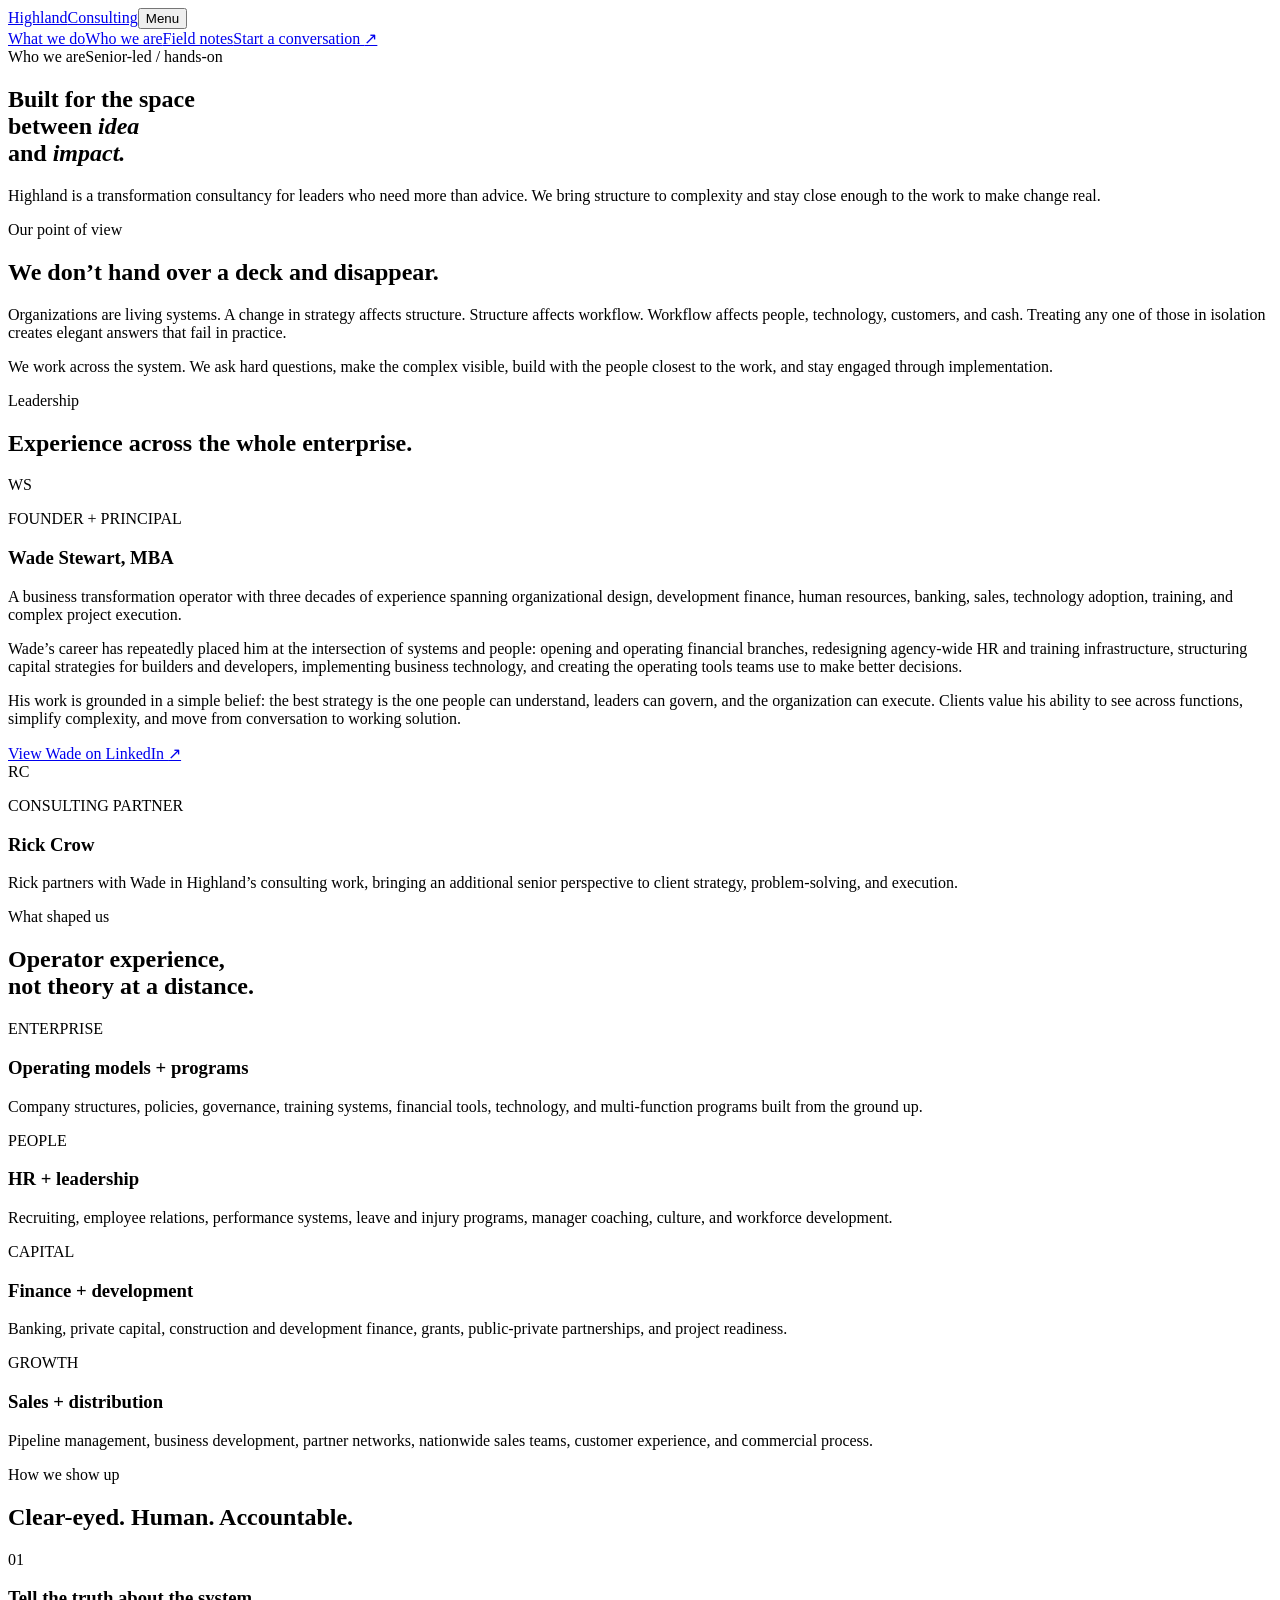
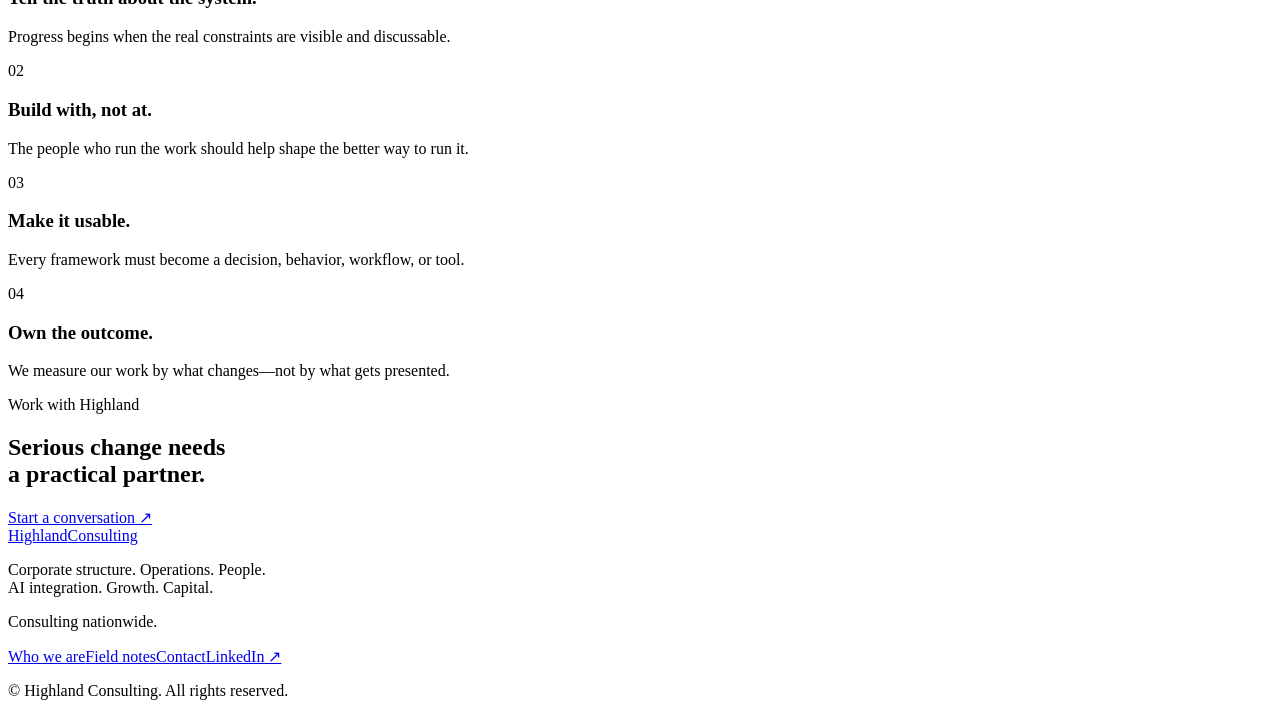
==== about.html @ 02df8e4d "Publish Highland Consulting firm profile" ====
<!doctype html>
<html lang="en">
<head>
  <meta charset="utf-8"><meta name="viewport" content="width=device-width, initial-scale=1">
  <meta name="description" content="Meet Highland Consulting: a senior-led transformation consultancy built for organizations that need strategy to become execution.">
  <title>Who we are — Highland Consulting</title>
  <link rel="preconnect" href="https://fonts.googleapis.com"><link rel="preconnect" href="https://fonts.gstatic.com" crossorigin>
  <link href="https://fonts.googleapis.com/css2?family=DM+Sans:opsz,wght@9..40,400;9..40,500;9..40,600&family=Newsreader:opsz,wght@6..72,400;6..72,500&display=swap" rel="stylesheet">
  <link rel="stylesheet" href="assets/styles.css"><script src="assets/site.js" defer></script>
</head>
<body class="page-about">
  <div class="noise" aria-hidden="true"></div>
  <header class="site-header"><a class="brand" href="index.html" aria-label="Highland Consulting home"><span class="brand-main">Highland</span><span class="brand-sub">Consulting</span></a><button class="menu-toggle" aria-expanded="false" aria-controls="site-nav"><span>Menu</span><i></i></button><nav id="site-nav" class="site-nav" aria-label="Primary navigation"><a href="index.html">What we do</a><a href="about.html" aria-current="page">Who we are</a><a href="insights.html">Field notes</a><a class="nav-cta" href="contact.html">Start a conversation <span>↗</span></a></nav></header>
  <main>
    <section class="subhero shell"><div class="eyebrow reveal"><span>Who we are</span><span>Senior-led / hands-on</span></div><h1 class="reveal">Built for the space<br>between <em>idea</em><br>and <em>impact.</em></h1><p class="lede reveal">Highland is a transformation consultancy for leaders who need more than advice. We bring structure to complexity and stay close enough to the work to make change real.</p></section>
    <section class="manifesto dark-section section-pad"><div class="shell manifesto-grid"><p class="section-kicker reveal">Our point of view</p><h2 class="display reveal">We don’t hand over a deck and disappear.</h2><div class="manifesto-copy reveal"><p>Organizations are living systems. A change in strategy affects structure. Structure affects workflow. Workflow affects people, technology, customers, and cash. Treating any one of those in isolation creates elegant answers that fail in practice.</p><p>We work across the system. We ask hard questions, make the complex visible, build with the people closest to the work, and stay engaged through implementation.</p></div></div></section>
    <section class="leadership shell section-pad">
      <div class="section-head reveal"><p class="section-kicker">Leadership</p><h2>Experience across the whole enterprise.</h2></div>
      <article class="leader leader-primary reveal"><div class="leader-index">WS</div><div><p class="leader-role">FOUNDER + PRINCIPAL</p><h3>Wade Stewart, MBA</h3><p class="leader-intro">A business transformation operator with three decades of experience spanning organizational design, development finance, human resources, banking, sales, technology adoption, training, and complex project execution.</p><div class="leader-columns"><p>Wade’s career has repeatedly placed him at the intersection of systems and people: opening and operating financial branches, redesigning agency-wide HR and training infrastructure, structuring capital strategies for builders and developers, implementing business technology, and creating the operating tools teams use to make better decisions.</p><p>His work is grounded in a simple belief: the best strategy is the one people can understand, leaders can govern, and the organization can execute. Clients value his ability to see across functions, simplify complexity, and move from conversation to working solution.</p></div><a class="text-link" href="https://www.linkedin.com/in/wadestewart/" target="_blank" rel="noreferrer">View Wade on LinkedIn <span>↗</span></a></div></article>
      <article class="leader leader-secondary reveal"><div class="leader-index">RC</div><div><p class="leader-role">CONSULTING PARTNER</p><h3>Rick Crow</h3><p class="leader-intro">Rick partners with Wade in Highland’s consulting work, bringing an additional senior perspective to client strategy, problem-solving, and execution.</p></div></article>
    </section>
    <section class="experience paper-section section-pad"><div class="shell"><div class="section-head reveal"><p class="section-kicker">What shaped us</p><h2>Operator experience,<br>not theory at a distance.</h2></div><div class="experience-grid">
      <article class="reveal"><span>ENTERPRISE</span><h3>Operating models + programs</h3><p>Company structures, policies, governance, training systems, financial tools, technology, and multi-function programs built from the ground up.</p></article>
      <article class="reveal"><span>PEOPLE</span><h3>HR + leadership</h3><p>Recruiting, employee relations, performance systems, leave and injury programs, manager coaching, culture, and workforce development.</p></article>
      <article class="reveal"><span>CAPITAL</span><h3>Finance + development</h3><p>Banking, private capital, construction and development finance, grants, public-private partnerships, and project readiness.</p></article>
      <article class="reveal"><span>GROWTH</span><h3>Sales + distribution</h3><p>Pipeline management, business development, partner networks, nationwide sales teams, customer experience, and commercial process.</p></article>
    </div></div></section>
    <section class="principles shell section-pad"><div class="section-head reveal"><p class="section-kicker">How we show up</p><h2>Clear-eyed. Human. Accountable.</h2></div><div class="principle-list"><div class="reveal"><span>01</span><h3>Tell the truth about the system.</h3><p>Progress begins when the real constraints are visible and discussable.</p></div><div class="reveal"><span>02</span><h3>Build with, not at.</h3><p>The people who run the work should help shape the better way to run it.</p></div><div class="reveal"><span>03</span><h3>Make it usable.</h3><p>Every framework must become a decision, behavior, workflow, or tool.</p></div><div class="reveal"><span>04</span><h3>Own the outcome.</h3><p>We measure our work by what changes—not by what gets presented.</p></div></div></section>
    <section class="closing-cta shell section-pad reveal"><p class="section-kicker">Work with Highland</p><h2>Serious change needs<br>a practical partner.</h2><a class="button" href="contact.html">Start a conversation <span>↗</span></a></section>
  </main>
  <footer class="site-footer dark-section"><div class="shell footer-grid"><a class="brand brand-inverse" href="index.html"><span class="brand-main">Highland</span><span class="brand-sub">Consulting</span></a><div><p>Corporate structure. Operations. People.<br>AI integration. Growth. Capital.</p><p>Consulting nationwide.</p></div><div class="footer-links"><a href="about.html">Who we are</a><a href="insights.html">Field notes</a><a href="contact.html">Contact</a><a href="https://www.linkedin.com/in/wadestewart/" target="_blank" rel="noreferrer">LinkedIn ↗</a></div><p class="copyright">© <span data-year></span> Highland Consulting. All rights reserved.</p></div></footer>
</body>
</html>
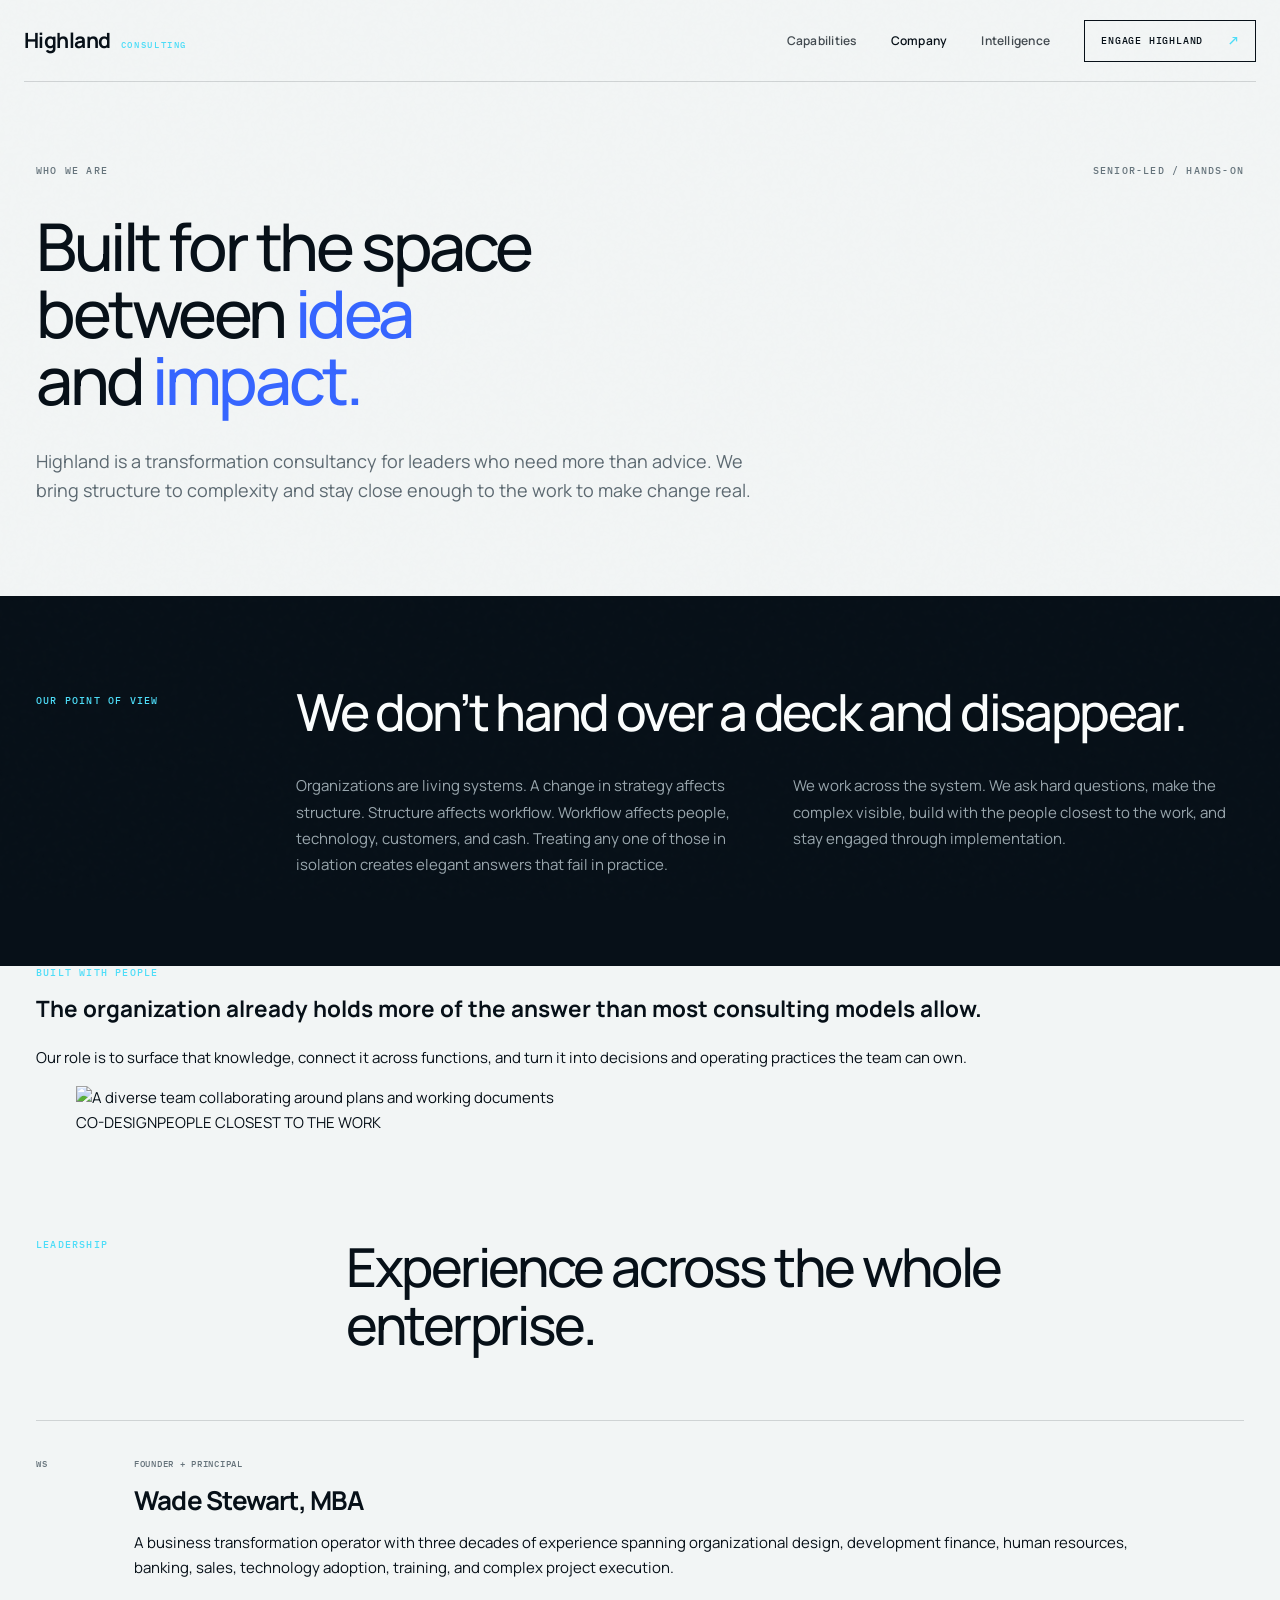
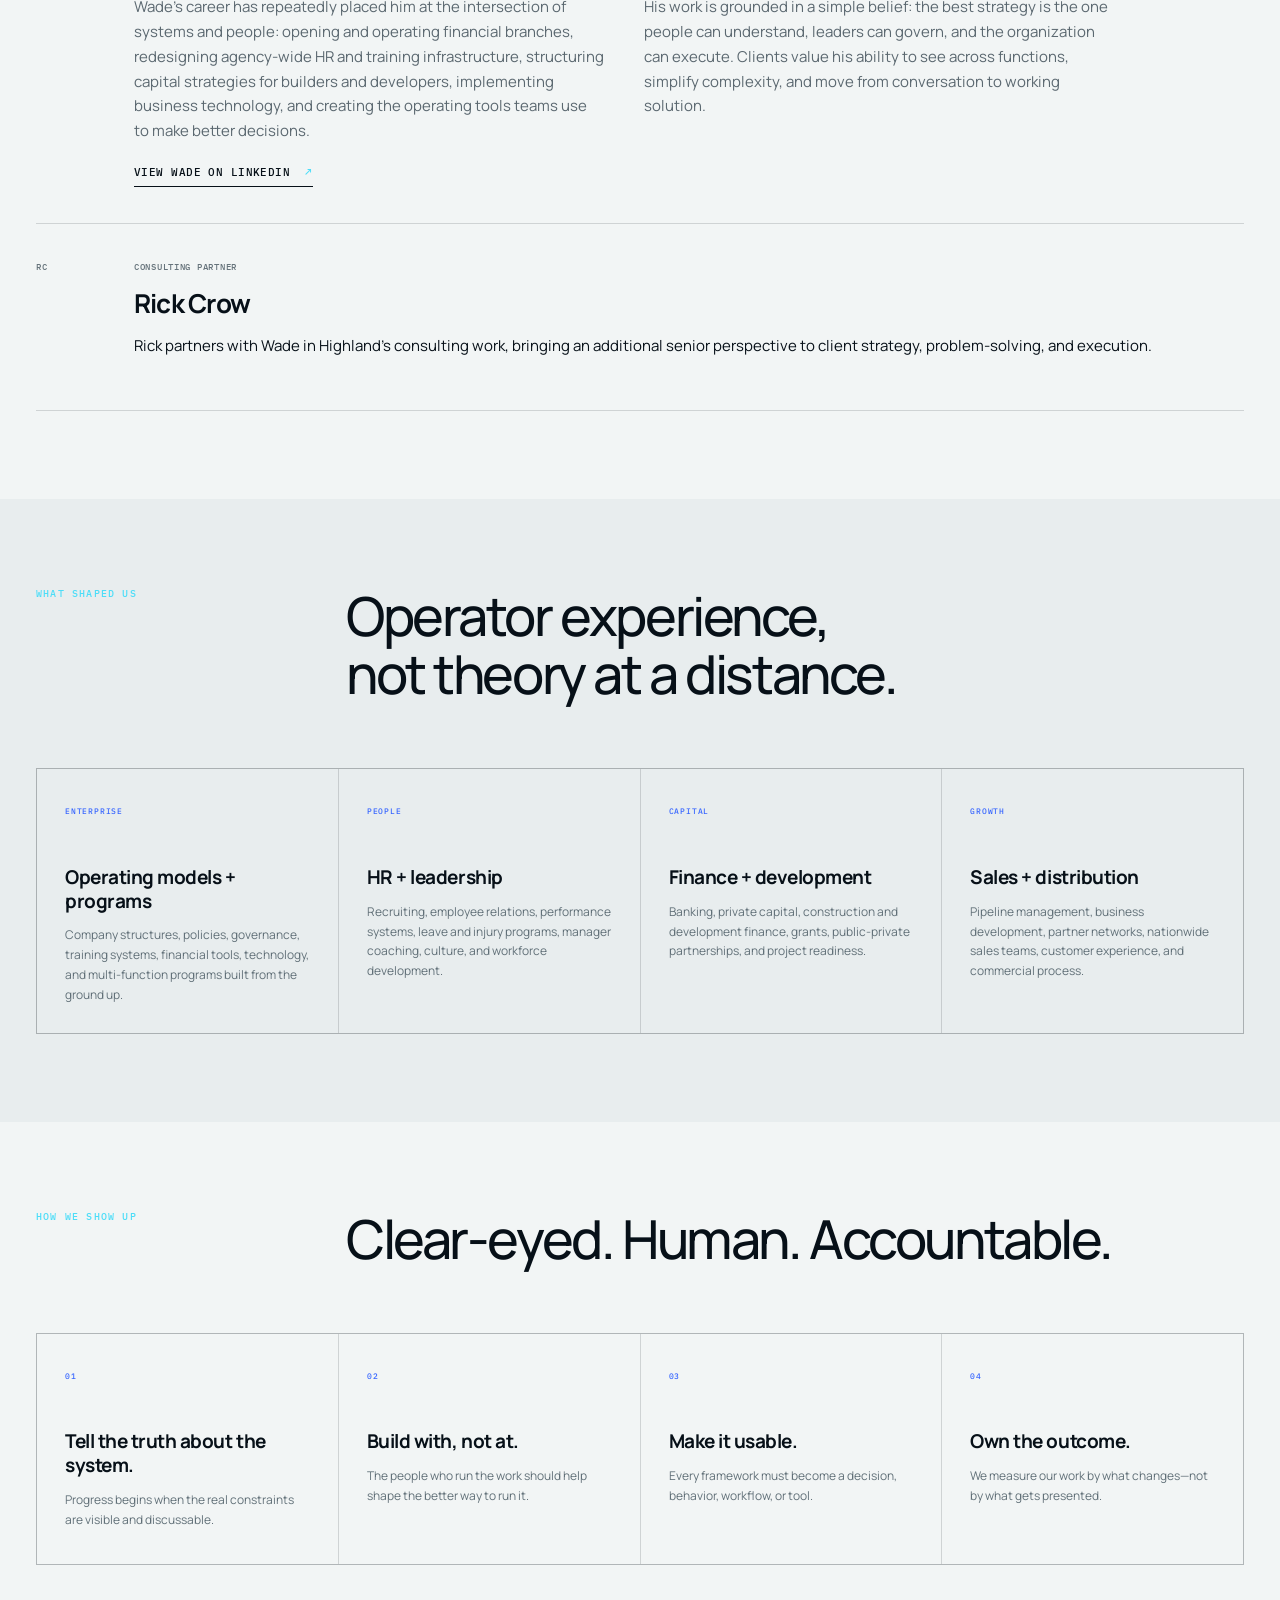
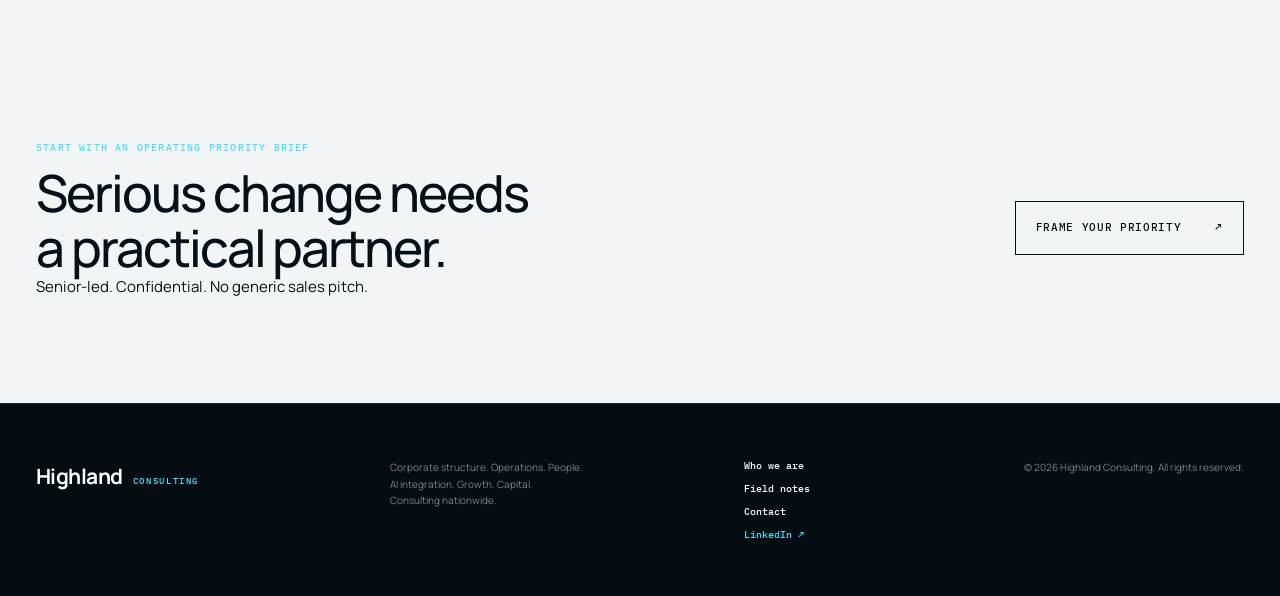
==== commit 2c035a10: "Add people-centered company story" ====
--- a/about.html
+++ b/about.html
@@ -14,6 +14,12 @@
   <main>
     <section class="subhero shell"><div class="eyebrow reveal"><span>Who we are</span><span>Senior-led / hands-on</span></div><h1 class="reveal">Built for the space<br>between <em>idea</em><br>and <em>impact.</em></h1><p class="lede reveal">Highland is a transformation consultancy for leaders who need more than advice. We bring structure to complexity and stay close enough to the work to make change real.</p></section>
     <section class="manifesto dark-section section-pad"><div class="shell manifesto-grid"><p class="section-kicker reveal">Our point of view</p><h2 class="display reveal">We don’t hand over a deck and disappear.</h2><div class="manifesto-copy reveal"><p>Organizations are living systems. A change in strategy affects structure. Structure affects workflow. Workflow affects people, technology, customers, and cash. Treating any one of those in isolation creates elegant answers that fail in practice.</p><p>We work across the system. We ask hard questions, make the complex visible, build with the people closest to the work, and stay engaged through implementation.</p></div></div></section>
+    <section class="people-band" aria-labelledby="built-with-people">
+      <div class="shell people-band-grid">
+        <div class="people-band-copy reveal"><p class="section-kicker">Built with people</p><h2 id="built-with-people">The organization already holds more of the answer than most consulting models allow.</h2><p>Our role is to surface that knowledge, connect it across functions, and turn it into decisions and operating practices the team can own.</p></div>
+        <figure class="human-photo reveal"><img src="https://images.unsplash.com/photo-1758873269811-4e62e346b4b7?auto=format&amp;fit=crop&amp;crop=faces&amp;w=1600&amp;q=84" alt="A diverse team collaborating around plans and working documents" loading="lazy"><figcaption><span>CO-DESIGN</span><span>PEOPLE CLOSEST TO THE WORK</span></figcaption></figure>
+      </div>
+    </section>
     <section class="leadership shell section-pad">
       <div class="section-head reveal"><p class="section-kicker">Leadership</p><h2>Experience across the whole enterprise.</h2></div>
       <article class="leader leader-primary reveal"><div class="leader-index">WS</div><div><p class="leader-role">FOUNDER + PRINCIPAL</p><h3>Wade Stewart, MBA</h3><p class="leader-intro">A business transformation operator with three decades of experience spanning organizational design, development finance, human resources, banking, sales, technology adoption, training, and complex project execution.</p><div class="leader-columns"><p>Wade’s career has repeatedly placed him at the intersection of systems and people: opening and operating financial branches, redesigning agency-wide HR and training infrastructure, structuring capital strategies for builders and developers, implementing business technology, and creating the operating tools teams use to make better decisions.</p><p>His work is grounded in a simple belief: the best strategy is the one people can understand, leaders can govern, and the organization can execute. Clients value his ability to see across functions, simplify complexity, and move from conversation to working solution.</p></div><a class="text-link" href="https://www.linkedin.com/in/wadestewart/" target="_blank" rel="noreferrer">View Wade on LinkedIn <span>↗</span></a></div></article>
@@ -26,7 +32,7 @@
       <article class="reveal"><span>GROWTH</span><h3>Sales + distribution</h3><p>Pipeline management, business development, partner networks, nationwide sales teams, customer experience, and commercial process.</p></article>
     </div></div></section>
     <section class="principles shell section-pad"><div class="section-head reveal"><p class="section-kicker">How we show up</p><h2>Clear-eyed. Human. Accountable.</h2></div><div class="principle-list"><div class="reveal"><span>01</span><h3>Tell the truth about the system.</h3><p>Progress begins when the real constraints are visible and discussable.</p></div><div class="reveal"><span>02</span><h3>Build with, not at.</h3><p>The people who run the work should help shape the better way to run it.</p></div><div class="reveal"><span>03</span><h3>Make it usable.</h3><p>Every framework must become a decision, behavior, workflow, or tool.</p></div><div class="reveal"><span>04</span><h3>Own the outcome.</h3><p>We measure our work by what changes—not by what gets presented.</p></div></div></section>
-    <section class="closing-cta shell section-pad reveal"><p class="section-kicker">Work with Highland</p><h2>Serious change needs<br>a practical partner.</h2><a class="button" href="contact.html">Start a conversation <span>↗</span></a></section>
+    <section class="closing-cta shell section-pad reveal"><div><p class="section-kicker">Start with an Operating Priority Brief</p><h2>Serious change needs<br>a practical partner.</h2><p class="cta-assurance dark-copy">Senior-led. Confidential. No generic sales pitch.</p></div><a class="button" href="contact.html">Frame your priority <span>↗</span></a></section>
   </main>
   <footer class="site-footer dark-section"><div class="shell footer-grid"><a class="brand brand-inverse" href="index.html"><span class="brand-main">Highland</span><span class="brand-sub">Consulting</span></a><div><p>Corporate structure. Operations. People.<br>AI integration. Growth. Capital.</p><p>Consulting nationwide.</p></div><div class="footer-links"><a href="about.html">Who we are</a><a href="insights.html">Field notes</a><a href="contact.html">Contact</a><a href="https://www.linkedin.com/in/wadestewart/" target="_blank" rel="noreferrer">LinkedIn ↗</a></div><p class="copyright">© <span data-year></span> Highland Consulting. All rights reserved.</p></div></footer>
 </body>
--- a/assets/styles.css
+++ b/assets/styles.css
@@ -0,0 +1,517 @@
+@import url('https://fonts.googleapis.com/css2?family=IBM+Plex+Mono:wght@400;500&family=Manrope:wght@400;500;600;700&display=swap');
+
+:root {
+  --ink: #071018;
+  --ink-2: #0a1620;
+  --ink-3: #101f2b;
+  --paper: #f2f5f5;
+  --white: #fbfdfd;
+  --slate: #65737d;
+  --line: rgba(255, 255, 255, .13);
+  --line-dark: rgba(7, 16, 24, .15);
+  --cyan: #4dddf8;
+  --lime: #b7ff5f;
+  --blue: #4b72ff;
+  --font: "Manrope", Arial, sans-serif;
+  --mono: "IBM Plex Mono", Consolas, monospace;
+  --shell: min(1240px, calc(100vw - 72px));
+  --ease: cubic-bezier(.2, .75, .25, 1);
+}
+
+* { box-sizing: border-box; }
+html { scroll-behavior: smooth; }
+body {
+  margin: 0;
+  color: var(--white);
+  background: var(--ink);
+  font-family: var(--font);
+  font-size: 15px;
+  line-height: 1.65;
+  -webkit-font-smoothing: antialiased;
+}
+body.menu-open { overflow: hidden; }
+a { color: inherit; text-decoration: none; }
+button, input, textarea, select { font: inherit; }
+button { color: inherit; }
+img, canvas { display: block; max-width: 100%; }
+p, h1, h2, h3 { margin-top: 0; }
+.shell { width: var(--shell); margin-inline: auto; }
+.section-pad { padding-block: 118px; }
+.light-section { background: var(--paper); color: var(--ink); }
+.dark-section { background: var(--ink); color: var(--white); }
+.paper-section { background: #e8edee; color: var(--ink); }
+.page-grid {
+  position: fixed;
+  inset: 0;
+  z-index: -1;
+  pointer-events: none;
+  opacity: .32;
+  background-image: linear-gradient(rgba(255,255,255,.025) 1px, transparent 1px), linear-gradient(90deg, rgba(255,255,255,.025) 1px, transparent 1px);
+  background-size: 64px 64px;
+}
+.noise {
+  position: fixed;
+  inset: 0;
+  z-index: 20;
+  pointer-events: none;
+  opacity: .025;
+  background-image: url("data:image/svg+xml,%3Csvg viewBox='0 0 160 160' xmlns='http://www.w3.org/2000/svg'%3E%3Cfilter id='n'%3E%3CfeTurbulence type='fractalNoise' baseFrequency='.9' numOctaves='2' stitchTiles='stitch'/%3E%3C/filter%3E%3Crect width='100%25' height='100%25' filter='url(%23n)' opacity='.5'/%3E%3C/svg%3E");
+}
+
+/* Header and brand */
+.site-header {
+  width: min(1384px, calc(100vw - 48px));
+  height: 82px;
+  margin: 0 auto;
+  display: flex;
+  align-items: center;
+  justify-content: space-between;
+  border-bottom: 1px solid var(--line);
+  position: relative;
+  z-index: 10;
+}
+.page-about .site-header, .page-insights .site-header { border-color: var(--line-dark); color: var(--ink); }
+.header-dark, .site-header-dark { color: var(--white) !important; border-color: var(--line) !important; }
+.brand { display: inline-flex; align-items: baseline; gap: 10px; font-weight: 700; letter-spacing: -.035em; }
+.brand-main { font-size: 21px; }
+.brand-sub {
+  color: var(--cyan);
+  font: 500 9px/1 var(--mono);
+  letter-spacing: .18em;
+  text-transform: uppercase;
+}
+.site-nav { display: flex; align-items: center; gap: 34px; }
+.site-nav > a:not(.nav-cta) {
+  font-size: 12px;
+  font-weight: 600;
+  letter-spacing: .02em;
+  opacity: .74;
+  transition: opacity .2s ease;
+}
+.site-nav > a:hover, .site-nav > a[aria-current="page"] { opacity: 1; }
+.nav-cta {
+  display: inline-flex;
+  align-items: center;
+  gap: 26px;
+  min-height: 42px;
+  padding: 0 16px;
+  border: 1px solid currentColor;
+  font: 500 10px/1 var(--mono);
+  letter-spacing: .08em;
+  text-transform: uppercase;
+}
+.nav-cta span { color: var(--cyan); font-size: 15px; }
+.menu-toggle { display: none; border: 0; background: none; }
+
+/* Common typography and controls */
+.overline, .section-kicker, .eyebrow, .signal-label {
+  font: 500 10px/1.4 var(--mono);
+  letter-spacing: .12em;
+  text-transform: uppercase;
+}
+.overline { margin-bottom: 25px; color: #53616a; }
+.overline.accent, .section-kicker { color: var(--cyan); }
+.button {
+  display: inline-flex;
+  align-items: center;
+  justify-content: space-between;
+  gap: 34px;
+  min-height: 54px;
+  padding: 0 20px;
+  border: 1px solid currentColor;
+  font: 500 11px/1 var(--mono);
+  letter-spacing: .06em;
+  text-transform: uppercase;
+  transition: transform .25s var(--ease), background .25s ease, color .25s ease;
+}
+.button:hover { transform: translateY(-2px); }
+.button-accent { border-color: var(--lime); background: var(--lime); color: var(--ink); }
+.button-light { background: var(--white); color: var(--ink); border-color: var(--white); }
+.quiet-link, .text-link {
+  display: inline-flex;
+  align-items: center;
+  gap: 15px;
+  font: 500 11px/1 var(--mono);
+  letter-spacing: .04em;
+  text-transform: uppercase;
+}
+.quiet-link { color: #bdc8ce; }
+.quiet-link span, .text-link span { color: var(--cyan); }
+.text-link { padding-bottom: 8px; border-bottom: 1px solid currentColor; }
+.reveal { opacity: 0; transform: translateY(18px); transition: opacity .8s var(--ease), transform .8s var(--ease); }
+.reveal.visible { opacity: 1; transform: translateY(0); }
+
+/* Home hero */
+.corporate-hero {
+  min-height: 700px;
+  display: grid;
+  grid-template-columns: minmax(0, .93fr) minmax(520px, 1.07fr);
+  align-items: center;
+  gap: clamp(46px, 6vw, 96px);
+  padding-block: 68px 82px;
+}
+.signal-label { color: #9eabb3; margin-bottom: 44px; }
+.signal-label i, .live-indicator i {
+  display: inline-block;
+  width: 7px;
+  height: 7px;
+  margin-right: 9px;
+  border-radius: 50%;
+  background: var(--lime);
+  box-shadow: 0 0 0 5px rgba(183,255,95,.09);
+}
+.signal-label span { color: var(--cyan); margin-left: 13px; padding-left: 13px; border-left: 1px solid var(--line); }
+.hero-copy h1 {
+  max-width: 700px;
+  margin-bottom: 30px;
+  font-size: clamp(45px, 4.45vw, 64px);
+  line-height: .99;
+  letter-spacing: -.058em;
+  font-weight: 500;
+}
+.hero-copy h1 strong { color: var(--cyan); font-weight: 500; }
+.hero-copy > p { max-width: 620px; color: #b5c0c6; font-size: 17px; line-height: 1.7; }
+.hero-actions { display: flex; align-items: center; gap: 30px; margin-top: 38px; }
+.hero-assurance { display: grid; grid-template-columns: 1fr 1fr; gap: 24px; margin-top: 72px; }
+.hero-assurance > div { display: grid; grid-template-columns: 30px 1fr; gap: 13px; padding-top: 15px; border-top: 1px solid var(--line); }
+.hero-assurance span { color: var(--cyan); font: 500 9px/1 var(--mono); }
+.hero-assurance p { margin: 0; color: #87959e; font-size: 11px; line-height: 1.5; }
+
+.intelligence-panel { border: 1px solid rgba(77,221,248,.25); background: #09151e; box-shadow: 0 32px 90px rgba(0,0,0,.35); }
+.panel-bar, .readout-head, .console-top, .console-bottom, .map-header, .map-footer {
+  display: flex;
+  align-items: center;
+  justify-content: space-between;
+  color: #75858f;
+  font: 500 8px/1 var(--mono);
+  letter-spacing: .12em;
+  text-transform: uppercase;
+}
+.panel-bar { height: 44px; padding: 0 17px; border-bottom: 1px solid var(--line); }
+.panel-bar i { display: inline-block; width: 5px; height: 5px; border-radius: 50%; background: var(--cyan); margin-right: 8px; }
+.system-visual { height: 315px; position: relative; overflow: hidden; background: radial-gradient(circle at center, rgba(77,221,248,.08), transparent 48%); }
+#system-map { position: absolute; inset: 0; width: 100%; height: 100%; }
+.visual-axis { position: absolute; display: flex; justify-content: space-between; color: #65737c; font: 400 7px/1 var(--mono); letter-spacing: .14em; }
+.axis-x { left: 15px; right: 15px; top: 50%; border-top: 1px solid rgba(255,255,255,.08); padding-top: 6px; }
+.axis-y { top: 15px; bottom: 15px; left: 50%; flex-direction: column; border-left: 1px solid rgba(255,255,255,.08); padding-left: 6px; }
+.map-core {
+  position: absolute;
+  top: 50%; left: 50%;
+  width: 112px; height: 112px;
+  transform: translate(-50%,-50%);
+  border: 1px solid rgba(183,255,95,.58);
+  border-radius: 50%;
+  display: flex;
+  align-items: center;
+  justify-content: center;
+  gap: 9px;
+  background: rgba(7,16,24,.88);
+  box-shadow: 0 0 35px rgba(183,255,95,.09), inset 0 0 22px rgba(183,255,95,.04);
+}
+.map-core span { color: var(--lime); font: 500 21px/1 var(--mono); }
+.map-core small { color: #93a1a9; font: 400 6px/1.55 var(--mono); letter-spacing: .1em; }
+.system-readout { border-top: 1px solid var(--line); padding: 16px 17px 14px; }
+.readout-head { margin-bottom: 12px; color: #596872; }
+.readout-head span:last-child { color: var(--lime); }
+.readout-row { display: grid; grid-template-columns: 24px 135px 1fr 46px; align-items: center; gap: 8px; min-height: 27px; border-top: 1px solid rgba(255,255,255,.05); }
+.readout-row > span, .readout-row em { color: #61717a; font: 400 7px/1 var(--mono); font-style: normal; }
+.readout-row b { color: #aeb9c0; font-size: 9px; font-weight: 500; }
+.readout-row i { width: 100%; height: 2px; background: rgba(255,255,255,.08); position: relative; }
+.readout-row i::after { content: ""; position: absolute; inset: 0 auto 0 0; width: var(--value); background: var(--cyan); }
+.readout-row em { color: var(--cyan); text-align: right; }
+.panel-note { margin: 0; padding: 0 17px 16px; color: #5e6c74; font: 400 7px/1.4 var(--mono); }
+
+/* Experience strip */
+.evidence-strip { border-block: 1px solid var(--line); background: #09141c; }
+.evidence-grid { display: grid; grid-template-columns: repeat(4, 1fr); }
+.evidence-grid > div { min-height: 138px; padding: 28px 30px; border-left: 1px solid var(--line); }
+.evidence-grid > div:last-child { border-right: 1px solid var(--line); }
+.evidence-grid strong { font-size: 30px; line-height: 1; letter-spacing: -.045em; font-weight: 600; }
+.evidence-grid span { margin-left: 8px; color: var(--cyan); font: 500 8px/1 var(--mono); letter-spacing: .1em; }
+.evidence-grid p { margin: 14px 0 0; color: #7d8c95; font-size: 10px; }
+
+/* Mandate */
+.brief-grid { display: grid; grid-template-columns: 250px 1fr; gap: 90px; }
+.section-rail { display: grid; grid-template-rows: auto 1fr auto; color: #53616a; font: 500 9px/1.4 var(--mono); letter-spacing: .08em; text-transform: uppercase; }
+.section-rail i { width: 1px; height: 78px; background: var(--line-dark); margin: 28px 0; }
+.section-rail p { max-width: 140px; margin: 0; }
+.brief-content h2, .decision-copy h2, .delivery-head h2, .sector-grid h2, .insight-grid h2 {
+  margin-bottom: 30px;
+  font-size: clamp(34px, 4vw, 55px);
+  line-height: 1.08;
+  letter-spacing: -.045em;
+  font-weight: 500;
+}
+.brief-lede { max-width: 900px; color: #394750; font-size: 22px; line-height: 1.48; }
+.brief-columns { display: grid; grid-template-columns: 1fr 1fr; gap: 48px; margin-top: 58px; padding-top: 27px; border-top: 1px solid var(--line-dark); }
+.brief-columns p { margin: 0; color: #5d6a72; }
+
+/* Architecture */
+.architecture { background: var(--ink-2); }
+.architecture-head { display: grid; grid-template-columns: 1fr 410px; align-items: end; gap: 70px; padding-bottom: 58px; border-bottom: 1px solid var(--line); }
+.architecture-head h2, .delivery-head h2 { font-size: clamp(38px, 4.3vw, 59px); line-height: 1.05; letter-spacing: -.045em; font-weight: 500; margin: 0; }
+.architecture-head > p, .delivery-head > p { margin: 0 0 6px; color: #8c9aa3; }
+.architecture-layout { display: grid; grid-template-columns: .9fr 1.1fr; gap: 80px; align-items: start; margin-top: 74px; }
+.architecture-map { position: sticky; top: 28px; border: 1px solid rgba(77,221,248,.2); background: #08121a; }
+.map-header, .map-footer { height: 44px; padding: 0 16px; border-bottom: 1px solid var(--line); }
+.map-footer { border-top: 1px solid var(--line); border-bottom: 0; }
+.map-footer i { flex: 1; height: 1px; margin: 0 16px; background: linear-gradient(90deg,var(--cyan),var(--lime)); opacity: .5; }
+.map-radar { position: relative; aspect-ratio: 1.2; overflow: hidden; }
+.radar-ring { position: absolute; left: 50%; top: 50%; border: 1px solid rgba(77,221,248,.16); border-radius: 50%; transform: translate(-50%,-50%); }
+.radar-ring.r1 { width: 28%; aspect-ratio: 1; }
+.radar-ring.r2 { width: 52%; aspect-ratio: 1; }
+.radar-ring.r3 { width: 78%; aspect-ratio: 1; }
+.radar-line { position: absolute; left: 12%; right: 12%; top: 50%; height: 1px; background: rgba(255,255,255,.09); transform-origin: center; }
+.radar-line.l2 { transform: rotate(60deg); }
+.radar-line.l3 { transform: rotate(-60deg); }
+.radar-core { position: absolute; top: 50%; left: 50%; width: 72px; aspect-ratio: 1; transform: translate(-50%,-50%); display: grid; place-items: center; border-radius: 50%; border: 1px solid var(--lime); color: var(--lime); background: var(--ink); font: 500 8px/1 var(--mono); }
+.radar-node { position: absolute; color: #97a7b0; font: 500 7px/1 var(--mono); letter-spacing: .08em; }
+.radar-node::before { content:""; display: inline-block; width: 5px; height: 5px; margin-right: 6px; border-radius: 50%; background: var(--cyan); box-shadow: 0 0 9px var(--cyan); }
+.n1 { top: 10%; left: 42%; }.n2 { top: 28%; right: 7%; }.n3 { bottom: 22%; right: 10%; }.n4 { bottom: 9%; left: 39%; }.n5 { bottom: 24%; left: 8%; }.n6 { top: 28%; left: 8%; }
+.capability-stack { border-top: 1px solid var(--line); }
+.capability-row { display: grid; grid-template-columns: 42px 1fr 65px; gap: 18px; align-items: start; padding: 25px 0; border-bottom: 1px solid var(--line); }
+.capability-row > span { color: var(--cyan); font: 500 9px/1 var(--mono); padding-top: 7px; }
+.capability-row h3 { margin: 0 0 6px; font-size: 18px; font-weight: 600; letter-spacing: -.02em; }
+.capability-row p { margin: 0; color: #7e8e97; font-size: 12px; }
+.capability-row b { color: #56656f; font: 500 8px/1 var(--mono); letter-spacing: .09em; padding-top: 7px; text-align: right; }
+
+/* Decision system */
+.decision-grid { display: grid; grid-template-columns: .8fr 1.2fr; align-items: center; gap: 100px; }
+.decision-copy p:not(.overline) { max-width: 500px; color: #59676f; margin-bottom: 36px; }
+.decision-console { border: 1px solid var(--line-dark); background: #e9eeee; box-shadow: 0 25px 65px rgba(7,16,24,.1); }
+.console-top, .console-bottom { height: 44px; padding: 0 16px; color: #69767e; border-bottom: 1px solid var(--line-dark); }
+.console-bottom { border-top: 1px solid var(--line-dark); border-bottom: 0; }
+.live-indicator { color: #3c6252; }
+.live-indicator i { width: 5px; height: 5px; box-shadow: none; }
+.console-chart { height: 320px; display: grid; grid-template-columns: 34px 1fr; padding: 28px 28px 18px; background-image: linear-gradient(rgba(7,16,24,.065) 1px, transparent 1px); background-size: 100% 25%; }
+.chart-y { display: flex; flex-direction: column; justify-content: space-between; color: #818d94; font: 400 7px/1 var(--mono); padding-bottom: 44px; }
+.chart-bars { display: grid; grid-template-columns: repeat(5, 1fr); gap: clamp(12px, 2vw, 25px); align-items: end; }
+.chart-bars > div { height: 100%; display: flex; flex-direction: column; justify-content: end; align-items: center; gap: 11px; }
+.chart-bars i { width: 100%; height: var(--bar); display: block; background: linear-gradient(180deg, var(--blue), var(--cyan)); position: relative; }
+.chart-bars i::before { content: ""; position: absolute; top: -1px; left: 0; right: 0; height: 2px; background: var(--ink); }
+.chart-bars span { color: #626f77; font: 500 7px/1 var(--mono); }
+
+/* Delivery, sectors, insight */
+.delivery { background: var(--ink-2); }
+.delivery-head { display: grid; grid-template-columns: 1fr 1fr 360px; align-items: end; gap: 30px; }
+.delivery-head .overline { align-self: start; }
+.delivery-steps { display: grid; grid-template-columns: repeat(3, 1fr); margin-top: 64px; border: 1px solid var(--line); }
+.delivery-steps article { padding: 34px; min-height: 360px; border-right: 1px solid var(--line); display: flex; flex-direction: column; }
+.delivery-steps article:last-child { border-right: 0; }
+.delivery-steps span, .delivery-steps b { color: var(--cyan); font: 500 8px/1 var(--mono); letter-spacing: .1em; }
+.delivery-steps h3 { margin: 52px 0 17px; font-size: 23px; line-height: 1.2; letter-spacing: -.03em; font-weight: 500; }
+.delivery-steps p { color: #7f8e97; font-size: 12px; }
+.delivery-steps b { color: #586770; margin-top: auto; }
+.delivery-steps em { margin-top: 10px; color: #b5c0c6; font-size: 11px; font-style: normal; }
+.sector-section { padding-block: 88px; background: var(--cyan); color: var(--ink); }
+.sector-grid { display: grid; grid-template-columns: 1fr 1fr; gap: 90px; align-items: center; }
+.sector-grid .overline { color: #285663; }
+.sector-grid h2 { margin-bottom: 0; }
+.sector-list { display: grid; grid-template-columns: 1fr 1fr; border-top: 1px solid rgba(7,16,24,.28); }
+.sector-list span { padding: 16px 4px; border-bottom: 1px solid rgba(7,16,24,.28); font: 500 9px/1 var(--mono); }
+.sector-list span:nth-child(odd) { border-right: 1px solid rgba(7,16,24,.28); }
+.sector-list span:nth-child(even) { padding-left: 20px; }
+.insight-module { padding-block: 100px; }
+.insight-grid { display: grid; grid-template-columns: 180px 1fr 260px; gap: 65px; align-items: center; }
+.insight-number { align-self: start; color: #67747c; font: 500 8px/1 var(--mono); letter-spacing: .1em; }
+.insight-grid > div:nth-child(2) > p:not(.overline) { max-width: 660px; color: #5c6971; }
+.signal-graphic { height: 260px; position: relative; border: 1px solid var(--line-dark); background: repeating-linear-gradient(0deg, transparent, transparent 32px, rgba(7,16,24,.05) 33px), repeating-linear-gradient(90deg, transparent, transparent 32px, rgba(7,16,24,.05) 33px); }
+.signal-graphic i { position: absolute; top: 50%; width: 54px; aspect-ratio: 1; transform: translateY(-50%) rotate(45deg); border: 1px solid var(--blue); background: rgba(75,114,255,.08); }
+.signal-graphic i:nth-child(1) { left: 26px; }.signal-graphic i:nth-child(2) { left: 102px; border-color: var(--cyan); }.signal-graphic i:nth-child(3) { right: 26px; border-color: #65b343; }
+.signal-graphic span { position: absolute; bottom: 22px; font: 500 7px/1 var(--mono); }
+.signal-graphic span:nth-of-type(1) { left: 28px; }.signal-graphic span:nth-of-type(2) { left: 108px; }.signal-graphic span:nth-of-type(3) { right: 27px; }
+.corporate-cta { min-height: 310px; display: flex; align-items: center; justify-content: space-between; gap: 50px; }
+.corporate-cta h2 { max-width: 780px; margin: 0; font-size: clamp(36px, 4vw, 55px); line-height: 1.1; letter-spacing: -.04em; font-weight: 500; }
+
+/* Shared interior pages */
+.page-about, .page-insights { background: var(--paper); color: var(--ink); }
+.subhero { padding-block: 108px 95px; }
+.subhero .eyebrow { color: #66747c; margin-bottom: 35px; }
+.subhero .eyebrow { display: flex; justify-content: space-between; gap: 30px; }
+.subhero h1, .subhero .display { max-width: 1040px; margin-bottom: 32px; font-size: clamp(46px, 5.15vw, 66px); line-height: 1.02; letter-spacing: -.052em; font-weight: 500; }
+.subhero h1 em { color: #3665ff; font-style: normal; }
+.subhero .lede { max-width: 720px; color: #5c6971; font-size: 18px; }
+.page-about .subhero { padding-block: 82px 72px; }
+.page-about .section-pad { padding-block: 88px; }
+.manifesto-grid {
+  display: grid;
+  grid-template-columns: 180px minmax(0, 1fr);
+  grid-template-areas:
+    "kicker title"
+    "kicker copy";
+  column-gap: 80px;
+  row-gap: 34px;
+  align-items: start;
+}
+.manifesto-grid > .section-kicker { grid-area: kicker; margin: 10px 0 0; }
+.manifesto-grid > h2 {
+  grid-area: title;
+  max-width: 900px;
+  margin: 0;
+  font-size: clamp(38px, 4vw, 54px);
+  line-height: 1.08;
+  letter-spacing: -.045em;
+  font-weight: 500;
+}
+.manifesto-copy { grid-area: copy; display: grid; grid-template-columns: 1fr 1fr; gap: 46px; max-width: 960px; }
+.manifesto-copy p { margin: 0; color: #9aa7ae; font-size: 15px; line-height: 1.75; }
+.leadership, .principles, .long-notes { color: var(--ink); }
+.section-head { display: grid; grid-template-columns: 220px 1fr; gap: 90px; margin-bottom: 65px; }
+.section-head h2, .experience h2, .principles h2, .long-notes h2 { margin: 0; max-width: 850px; font-size: clamp(36px, 4.2vw, 57px); line-height: 1.08; letter-spacing: -.045em; font-weight: 500; }
+.leader { display: grid; grid-template-columns: 64px minmax(0, 1fr); gap: 34px; padding: 36px 0; border-top: 1px solid var(--line-dark); }
+.leader:last-child { border-bottom: 1px solid var(--line-dark); }
+.leader-index, .leader-role, .long-note-meta { color: #66737b; font: 500 9px/1.5 var(--mono); text-transform: uppercase; letter-spacing: .08em; }
+.leader h3 { font-size: 26px; margin: 0 0 9px; letter-spacing: -.03em; }
+.leader > div:nth-child(2) { max-width: 1040px; }
+.leader-columns { display: grid; grid-template-columns: 1fr 1fr; gap: 40px; max-width: 980px; color: #5b6870; }
+.experience-grid {
+  display: grid;
+  grid-template-columns: repeat(4, minmax(0, 1fr));
+  gap: 1px;
+  border: 1px solid var(--line-dark);
+  background: var(--line-dark);
+}
+.experience-grid article { min-height: 230px; padding: 28px; background: #e8edee; }
+.experience-grid article > span, .principle-list > div > span { color: #3665ff; font: 500 8px/1 var(--mono); letter-spacing: .1em; }
+.experience-grid article h3, .principle-list > div h3 { margin: 44px 0 12px; font-size: 19px; line-height: 1.25; letter-spacing: -.025em; }
+.experience-grid article p, .principle-list > div p { margin: 0; color: #617078; font-size: 12px; line-height: 1.65; }
+.principle-list {
+  display: grid;
+  grid-template-columns: repeat(4, minmax(0, 1fr));
+  gap: 1px;
+  border: 1px solid var(--line-dark);
+  background: var(--line-dark);
+}
+.principle-list > div { min-height: 230px; padding: 28px; background: var(--paper); }
+.closing-cta { min-height: 310px; display: flex; align-items: center; justify-content: space-between; gap: 50px; }
+.closing-cta h2 { max-width: 760px; margin: 0; font-size: clamp(34px, 4vw, 54px); line-height: 1.08; letter-spacing: -.04em; font-weight: 500; }
+.insight-index { color: var(--white); }
+.filter-row { display: flex; gap: 8px; margin-bottom: 35px; }
+.filter-row button { padding: 10px 13px; border: 1px solid var(--line); background: transparent; color: #8f9da5; font: 500 8px/1 var(--mono); text-transform: uppercase; letter-spacing: .07em; cursor: pointer; }
+.filter-row button.active { background: var(--cyan); border-color: var(--cyan); color: var(--ink); }
+.article-grid { display: grid; grid-template-columns: 1.2fr 1fr 1fr; border-top: 1px solid var(--line); }
+.article-card { padding: 30px 30px 35px 0; border-bottom: 1px solid var(--line); }
+.article-card + .article-card { padding-left: 30px; border-left: 1px solid var(--line); }
+.article-meta { color: var(--cyan); font: 500 8px/1 var(--mono); letter-spacing: .07em; text-transform: uppercase; }
+.article-card h2, .article-card h3 { margin-top: 28px; font-size: 24px; line-height: 1.25; letter-spacing: -.03em; font-weight: 500; }
+.article-card p { color: #8998a0; font-size: 12px; }
+.long-note { display: grid; grid-template-columns: 220px 1fr; gap: 70px; padding: 60px 0; border-top: 1px solid var(--line-dark); }
+.long-note h2 { font-size: 31px; margin-bottom: 22px; }
+.long-note p { color: #5b6870; }
+.dropcap::first-letter { float: left; margin: 9px 12px 0 0; font-size: 55px; line-height: .75; color: var(--blue); }
+
+/* Contact */
+.page-contact { background: var(--ink); }
+.contact-main { min-height: calc(100vh - 82px); padding-block: 90px 110px; }
+.contact-hero { margin-bottom: 65px; }
+.contact-hero .eyebrow { color: var(--cyan); }
+.contact-hero h1 { max-width: 940px; margin: 30px 0 24px; font-size: clamp(46px, 5.25vw, 70px); line-height: 1.02; letter-spacing: -.052em; font-weight: 500; }
+.contact-hero .lede { max-width: 680px; color: #9aa7ae; font-size: 17px; }
+.contact-grid { width: var(--shell); margin: auto; display: grid; grid-template-columns: 330px 1fr; gap: 100px; }
+.contact-direct { padding-top: 20px; color: #8f9ca4; }
+.contact-direct a { color: var(--cyan); }
+.contact-form { display: grid; grid-template-columns: 1fr 1fr; gap: 24px; padding: 35px; border: 1px solid var(--line); background: var(--ink-2); }
+.field { display: flex; flex-direction: column; gap: 9px; }
+.field:nth-last-of-type(1) { grid-column: 1 / -1; }
+.field label { color: #7b8992; font: 500 8px/1 var(--mono); letter-spacing: .09em; text-transform: uppercase; }
+.field input, .field textarea, .field select { width: 100%; border: 0; border-bottom: 1px solid var(--line); border-radius: 0; outline: 0; background: transparent; color: var(--white); padding: 10px 0; }
+.field textarea { min-height: 110px; resize: vertical; }
+.contact-form .button { justify-self: start; }
+.form-note { grid-column: 1/-1; color: #697881; font-size: 10px; margin: 0; }
+.contact-orbit { display: none; }
+
+/* Footer */
+.site-footer { padding-block: 55px; border-top: 1px solid var(--line); background: #050c12; color: var(--white); }
+.footer-grid { display: grid; grid-template-columns: 1.15fr 1.15fr .8fr .9fr; gap: 50px; align-items: start; }
+.footer-grid p { margin: 0; color: #76858e; font-size: 10px; }
+.footer-links { display: grid; gap: 10px; font: 500 10px/1.3 var(--mono); }
+.footer-links a:last-child { color: var(--cyan); }
+.copyright { text-align: right; }
+
+@media (max-width: 1080px) {
+  :root { --shell: min(100% - 48px, 980px); }
+  .corporate-hero { grid-template-columns: 1fr; padding-top: 75px; }
+  .hero-copy { max-width: 780px; }
+  .intelligence-panel { max-width: 780px; }
+  .architecture-layout, .decision-grid { gap: 45px; }
+  .architecture-layout { grid-template-columns: .85fr 1.15fr; }
+  .delivery-head { grid-template-columns: 1fr 1fr; }
+  .delivery-head > p { grid-column: 2; }
+  .insight-grid { grid-template-columns: 120px 1fr; }
+  .signal-graphic { display: none; }
+  .footer-grid { grid-template-columns: 1fr 1fr; }
+  .copyright { text-align: left; }
+  .manifesto-grid { grid-template-columns: 150px minmax(0, 1fr); column-gap: 50px; }
+  .experience-grid, .principle-list { grid-template-columns: repeat(2, minmax(0, 1fr)); }
+}
+
+@media (max-width: 760px) {
+  :root { --shell: calc(100vw - 36px); }
+  body { font-size: 14px; }
+  .section-pad { padding-block: 78px; }
+  .site-header { width: calc(100vw - 36px); height: 72px; }
+  .menu-toggle { display: flex; align-items: center; gap: 10px; padding: 9px 0; font: 500 9px/1 var(--mono); text-transform: uppercase; letter-spacing: .08em; }
+  .menu-toggle i { width: 16px; height: 1px; background: currentColor; position: relative; }
+  .menu-toggle i::after { content:""; position: absolute; left: 0; top: 5px; width: 16px; height: 1px; background: currentColor; }
+  .site-nav { position: fixed; inset: 72px 0 0; display: none; flex-direction: column; align-items: stretch; gap: 0; padding: 35px 18px; background: var(--ink); color: var(--white); }
+  body.menu-open .site-nav { display: flex; }
+  .site-nav > a:not(.nav-cta) { padding: 22px 4px; border-bottom: 1px solid var(--line); font-size: 15px; }
+  .nav-cta { margin-top: 24px; justify-content: space-between; min-height: 54px; }
+  .corporate-hero { min-height: 0; padding-block: 58px 64px; gap: 52px; }
+  .signal-label { margin-bottom: 30px; font-size: 8px; }
+  .signal-label span { display: none; }
+  .hero-copy h1 { font-size: clamp(43px, 12.5vw, 57px); line-height: 1.01; }
+  .hero-copy > p { font-size: 15px; }
+  .hero-actions { align-items: stretch; flex-direction: column; gap: 20px; }
+  .button { justify-content: space-between; }
+  .hero-assurance { grid-template-columns: 1fr; margin-top: 48px; }
+  .system-visual { height: 260px; }
+  .readout-row { grid-template-columns: 21px 114px 1fr; }
+  .readout-row em { display: none; }
+  .evidence-grid { grid-template-columns: 1fr 1fr; }
+  .evidence-grid > div { min-height: 125px; padding: 23px 18px; border-bottom: 1px solid var(--line); }
+  .evidence-grid > div:nth-child(even) { border-right: 1px solid var(--line); }
+  .brief-grid, .architecture-head, .architecture-layout, .decision-grid, .sector-grid, .insight-grid, .manifesto-grid, .section-head, .experience-grid, .contact-grid { grid-template-columns: 1fr; gap: 45px; }
+  .manifesto-grid { grid-template-areas: "kicker" "title" "copy"; row-gap: 28px; }
+  .manifesto-grid > .section-kicker { margin-top: 0; }
+  .section-rail { display: block; }
+  .section-rail i { display: none; }
+  .section-rail p { margin-top: 8px; }
+  .brief-content h2, .decision-copy h2, .sector-grid h2, .insight-grid h2 { font-size: 38px; }
+  .brief-lede { font-size: 18px; }
+  .brief-columns, .manifesto-copy { grid-template-columns: 1fr; gap: 20px; }
+  .architecture-head { align-items: start; }
+  .architecture-map { position: relative; top: auto; }
+  .capability-row { grid-template-columns: 30px 1fr; }
+  .capability-row b { display: none; }
+  .console-chart { height: 260px; padding-inline: 16px; }
+  .chart-bars { gap: 8px; }
+  .delivery-head { display: block; }
+  .delivery-head h2 { font-size: 39px; margin-bottom: 25px; }
+  .delivery-steps { grid-template-columns: 1fr; }
+  .delivery-steps article { min-height: 300px; border-right: 0; border-bottom: 1px solid var(--line); }
+  .delivery-steps article:last-child { border-bottom: 0; }
+  .sector-list { grid-template-columns: 1fr; }
+  .sector-list span, .sector-list span:nth-child(odd), .sector-list span:nth-child(even) { border-right: 0; padding-left: 4px; }
+  .insight-number { display: none; }
+  .corporate-cta, .closing-cta { min-height: 360px; flex-direction: column; justify-content: center; align-items: stretch; }
+  .subhero { padding-block: 70px; }
+  .subhero .display, .contact-hero h1 { font-size: clamp(43px, 12vw, 58px); }
+  .leader { grid-template-columns: 40px 1fr; gap: 22px; }
+  .leader-role { grid-column: 2; }
+  .leader-columns { grid-template-columns: 1fr; }
+  .experience-grid, .principle-list, .article-grid { grid-template-columns: 1fr; }
+  .article-card, .article-card + .article-card { padding: 30px 0; border-left: 0; }
+  .long-note { grid-template-columns: 1fr; gap: 25px; }
+  .contact-grid { width: var(--shell); }
+  .contact-form { grid-template-columns: 1fr; padding: 25px 20px; }
+  .field:nth-last-of-type(1) { grid-column: auto; }
+  .contact-form .form-note { grid-column: auto; }
+  .footer-grid { grid-template-columns: 1fr; gap: 32px; }
+}
+
+@media (prefers-reduced-motion: reduce) {
+  html { scroll-behavior: auto; }
+  *, *::before, *::after { animation-duration: .01ms !important; animation-iteration-count: 1 !important; transition-duration: .01ms !important; }
+  .reveal { opacity: 1; transform: none; }
+}
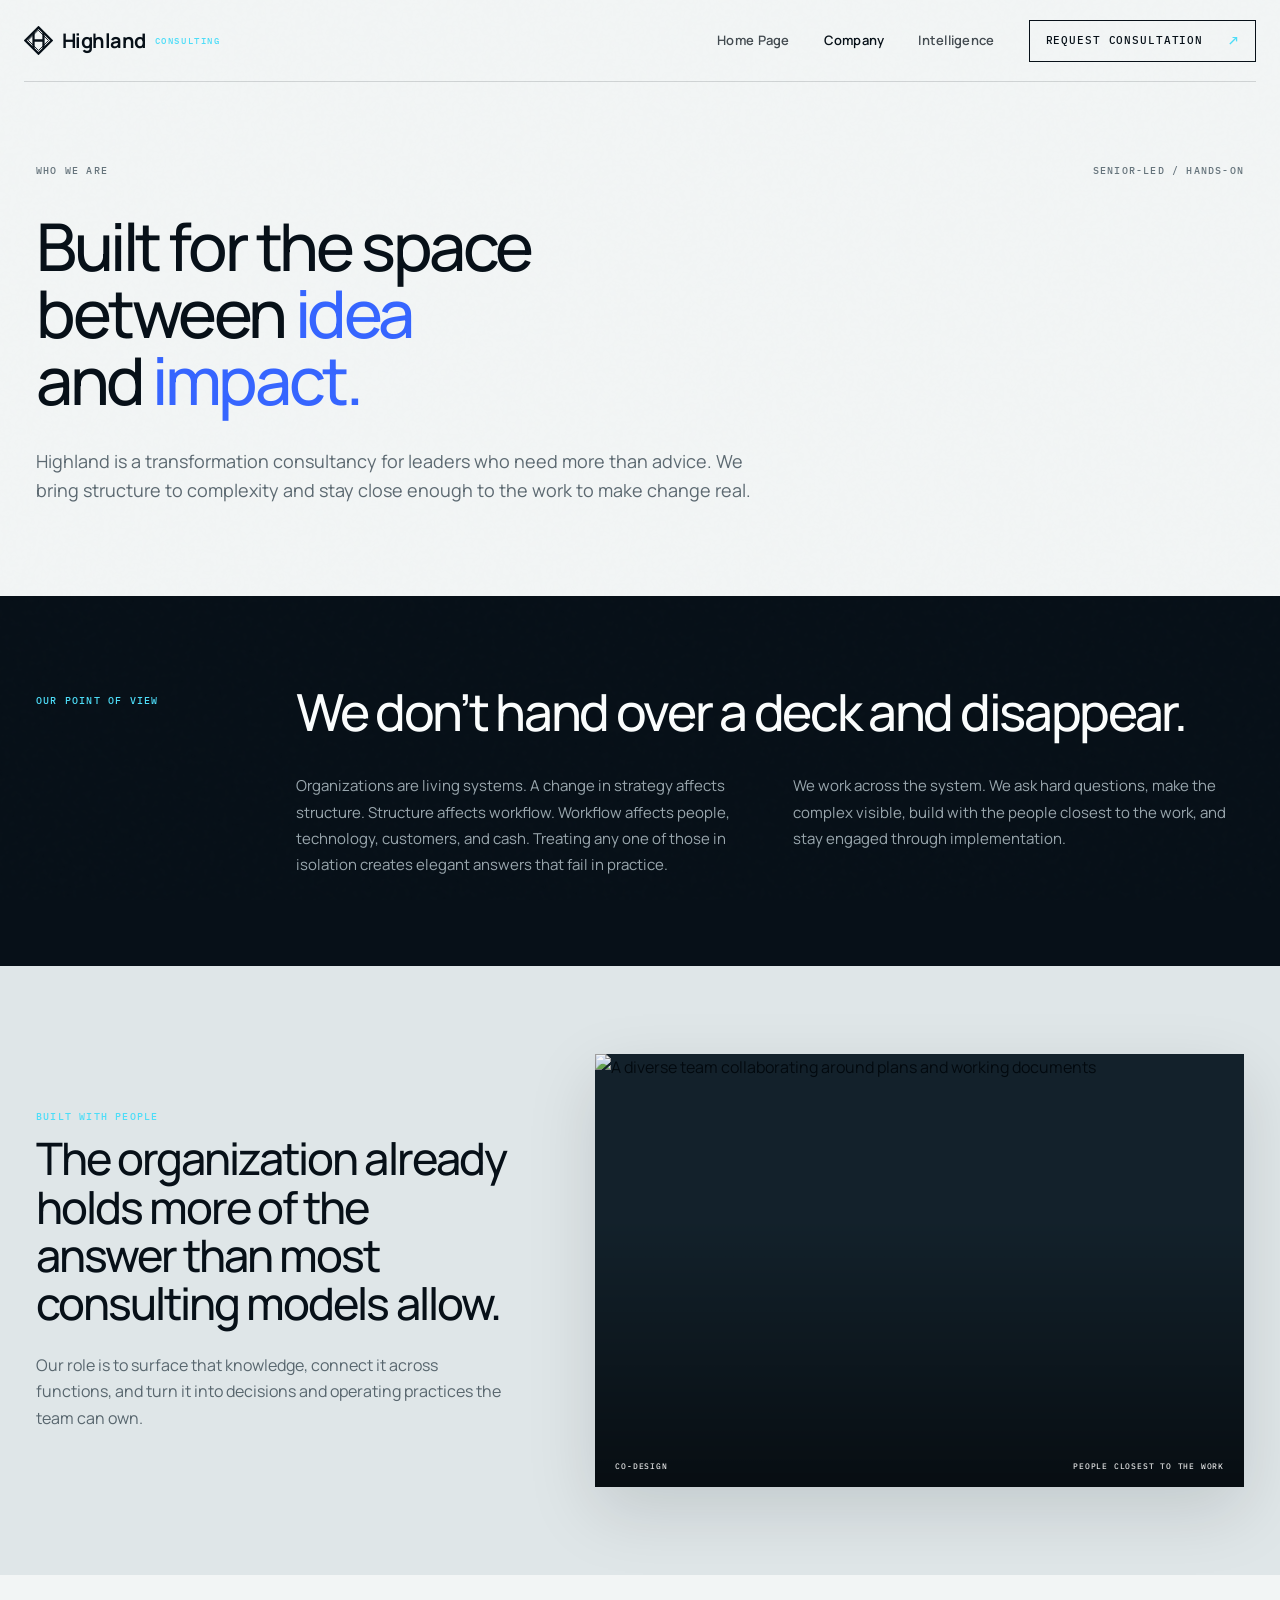
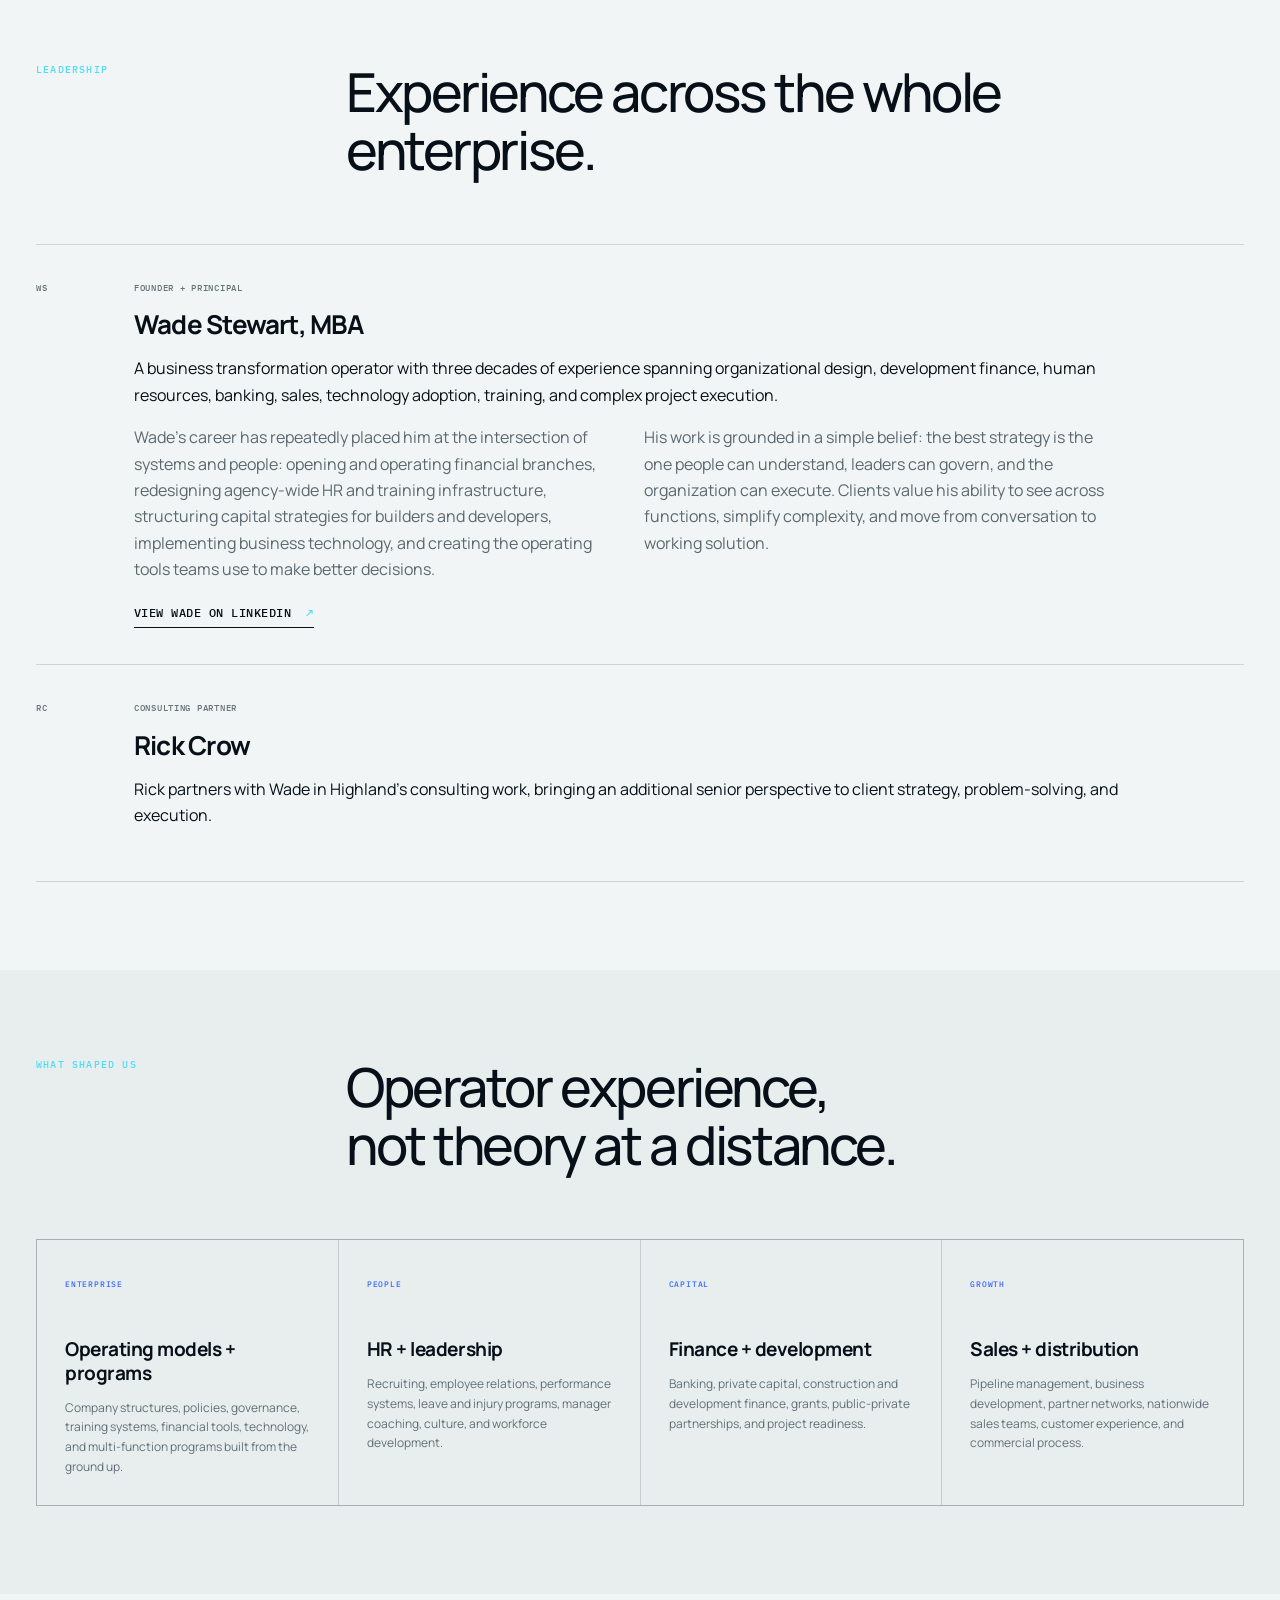
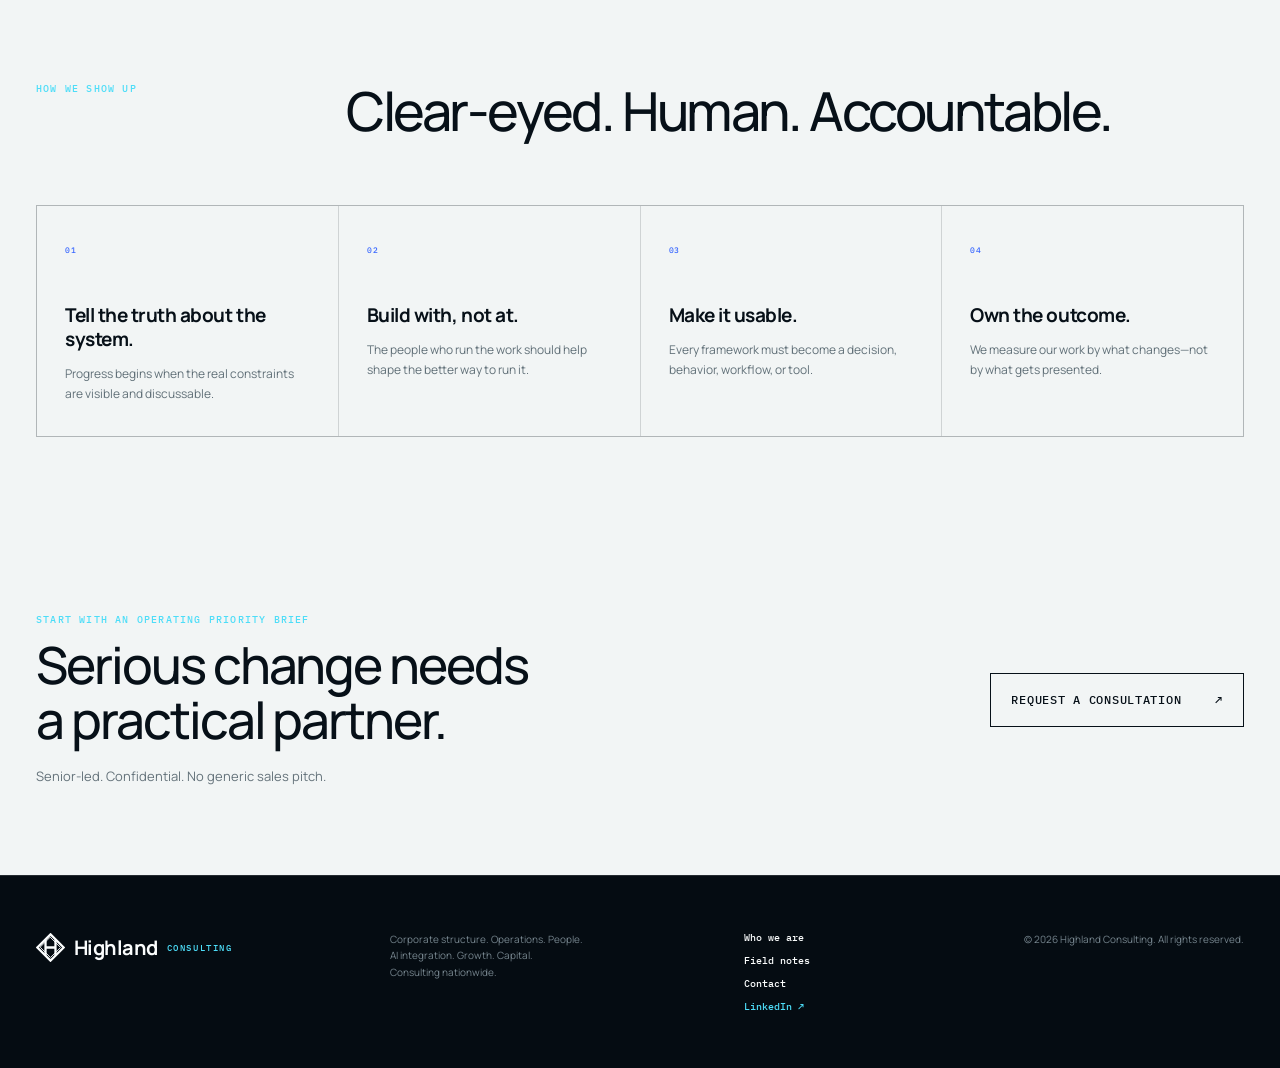
==== commit dcd5363a: "Update navigation links and call-to-action text" ====
--- a/about.html
+++ b/about.html
@@ -10,7 +10,7 @@
 </head>
 <body class="page-about">
   <div class="noise" aria-hidden="true"></div>
-  <header class="site-header"><a class="brand" href="index.html" aria-label="Highland Consulting home"><span class="brand-main">Highland</span><span class="brand-sub">Consulting</span></a><button class="menu-toggle" aria-expanded="false" aria-controls="site-nav"><span>Menu</span><i></i></button><nav id="site-nav" class="site-nav" aria-label="Primary navigation"><a href="index.html">What we do</a><a href="about.html" aria-current="page">Who we are</a><a href="insights.html">Field notes</a><a class="nav-cta" href="contact.html">Start a conversation <span>↗</span></a></nav></header>
+  <header class="site-header"><a class="brand" href="index.html" aria-label="Highland Consulting home"><span class="brand-main">Highland</span><span class="brand-sub">Consulting</span></a><button class="menu-toggle" aria-expanded="false" aria-controls="site-nav"><span>Menu</span><i></i></button><nav id="site-nav" class="site-nav" aria-label="Primary navigation"><a href="index.html">Home Page</a><a href="about.html" aria-current="page">Company</a><a href="insights.html">Intelligence</a><a class="nav-cta" href="contact.html">Request consultation <span>↗</span></a></nav></header>
   <main>
     <section class="subhero shell"><div class="eyebrow reveal"><span>Who we are</span><span>Senior-led / hands-on</span></div><h1 class="reveal">Built for the space<br>between <em>idea</em><br>and <em>impact.</em></h1><p class="lede reveal">Highland is a transformation consultancy for leaders who need more than advice. We bring structure to complexity and stay close enough to the work to make change real.</p></section>
     <section class="manifesto dark-section section-pad"><div class="shell manifesto-grid"><p class="section-kicker reveal">Our point of view</p><h2 class="display reveal">We don’t hand over a deck and disappear.</h2><div class="manifesto-copy reveal"><p>Organizations are living systems. A change in strategy affects structure. Structure affects workflow. Workflow affects people, technology, customers, and cash. Treating any one of those in isolation creates elegant answers that fail in practice.</p><p>We work across the system. We ask hard questions, make the complex visible, build with the people closest to the work, and stay engaged through implementation.</p></div></div></section>
@@ -32,7 +32,7 @@
       <article class="reveal"><span>GROWTH</span><h3>Sales + distribution</h3><p>Pipeline management, business development, partner networks, nationwide sales teams, customer experience, and commercial process.</p></article>
     </div></div></section>
     <section class="principles shell section-pad"><div class="section-head reveal"><p class="section-kicker">How we show up</p><h2>Clear-eyed. Human. Accountable.</h2></div><div class="principle-list"><div class="reveal"><span>01</span><h3>Tell the truth about the system.</h3><p>Progress begins when the real constraints are visible and discussable.</p></div><div class="reveal"><span>02</span><h3>Build with, not at.</h3><p>The people who run the work should help shape the better way to run it.</p></div><div class="reveal"><span>03</span><h3>Make it usable.</h3><p>Every framework must become a decision, behavior, workflow, or tool.</p></div><div class="reveal"><span>04</span><h3>Own the outcome.</h3><p>We measure our work by what changes—not by what gets presented.</p></div></div></section>
-    <section class="closing-cta shell section-pad reveal"><div><p class="section-kicker">Start with an Operating Priority Brief</p><h2>Serious change needs<br>a practical partner.</h2><p class="cta-assurance dark-copy">Senior-led. Confidential. No generic sales pitch.</p></div><a class="button" href="contact.html">Frame your priority <span>↗</span></a></section>
+    <section class="closing-cta shell section-pad reveal"><div><p class="section-kicker">Start with an Operating Priority Brief</p><h2>Serious change needs<br>a practical partner.</h2><p class="cta-assurance dark-copy">Senior-led. Confidential. No generic sales pitch.</p></div><a class="button" href="contact.html">Request a consultation <span>↗</span></a></section>
   </main>
   <footer class="site-footer dark-section"><div class="shell footer-grid"><a class="brand brand-inverse" href="index.html"><span class="brand-main">Highland</span><span class="brand-sub">Consulting</span></a><div><p>Corporate structure. Operations. People.<br>AI integration. Growth. Capital.</p><p>Consulting nationwide.</p></div><div class="footer-links"><a href="about.html">Who we are</a><a href="insights.html">Field notes</a><a href="contact.html">Contact</a><a href="https://www.linkedin.com/in/wadestewart/" target="_blank" rel="noreferrer">LinkedIn ↗</a></div><p class="copyright">© <span data-year></span> Highland Consulting. All rights reserved.</p></div></footer>
 </body>
--- a/assets/styles.css
+++ b/assets/styles.css
@@ -25,7 +25,7 @@
   color: var(--white);
   background: var(--ink);
   font-family: var(--font);
-  font-size: 15px;
+  font-size: 16px;
   line-height: 1.65;
   -webkit-font-smoothing: antialiased;
 }
@@ -36,7 +36,7 @@
 img, canvas { display: block; max-width: 100%; }
 p, h1, h2, h3 { margin-top: 0; }
 .shell { width: var(--shell); margin-inline: auto; }
-.section-pad { padding-block: 118px; }
+.section-pad { padding-block: 104px; }
 .light-section { background: var(--paper); color: var(--ink); }
 .dark-section { background: var(--ink); color: var(--white); }
 .paper-section { background: #e8edee; color: var(--ink); }
@@ -72,8 +72,17 @@
 }
 .page-about .site-header, .page-insights .site-header { border-color: var(--line-dark); color: var(--ink); }
 .header-dark, .site-header-dark { color: var(--white) !important; border-color: var(--line) !important; }
-.brand { display: inline-flex; align-items: baseline; gap: 10px; font-weight: 700; letter-spacing: -.035em; }
-.brand-main { font-size: 21px; }
+.brand { display: inline-flex; align-items: center; gap: 9px; font-weight: 700; letter-spacing: -.035em; }
+.brand::before {
+  content: "";
+  width: 29px;
+  height: 29px;
+  flex: 0 0 29px;
+  background: currentColor;
+  -webkit-mask: url("highland-monogram.svg") center / contain no-repeat;
+  mask: url("highland-monogram.svg") center / contain no-repeat;
+}
+.brand-main { font-size: 20px; }
 .brand-sub {
   color: var(--cyan);
   font: 500 9px/1 var(--mono);
@@ -82,7 +91,7 @@
 }
 .site-nav { display: flex; align-items: center; gap: 34px; }
 .site-nav > a:not(.nav-cta) {
-  font-size: 12px;
+  font-size: 13px;
   font-weight: 600;
   letter-spacing: .02em;
   opacity: .74;
@@ -96,7 +105,7 @@
   min-height: 42px;
   padding: 0 16px;
   border: 1px solid currentColor;
-  font: 500 10px/1 var(--mono);
+  font: 500 11px/1 var(--mono);
   letter-spacing: .08em;
   text-transform: uppercase;
 }
@@ -119,7 +128,7 @@
   min-height: 54px;
   padding: 0 20px;
   border: 1px solid currentColor;
-  font: 500 11px/1 var(--mono);
+  font: 500 12px/1 var(--mono);
   letter-spacing: .06em;
   text-transform: uppercase;
   transition: transform .25s var(--ease), background .25s ease, color .25s ease;
@@ -131,7 +140,7 @@
   display: inline-flex;
   align-items: center;
   gap: 15px;
-  font: 500 11px/1 var(--mono);
+  font: 500 12px/1 var(--mono);
   letter-spacing: .04em;
   text-transform: uppercase;
 }
@@ -143,12 +152,12 @@
 
 /* Home hero */
 .corporate-hero {
-  min-height: 700px;
+  min-height: 660px;
   display: grid;
   grid-template-columns: minmax(0, .93fr) minmax(520px, 1.07fr);
   align-items: center;
   gap: clamp(46px, 6vw, 96px);
-  padding-block: 68px 82px;
+  padding-block: 58px 72px;
 }
 .signal-label { color: #9eabb3; margin-bottom: 44px; }
 .signal-label i, .live-indicator i {
@@ -175,7 +184,7 @@
 .hero-assurance { display: grid; grid-template-columns: 1fr 1fr; gap: 24px; margin-top: 72px; }
 .hero-assurance > div { display: grid; grid-template-columns: 30px 1fr; gap: 13px; padding-top: 15px; border-top: 1px solid var(--line); }
 .hero-assurance span { color: var(--cyan); font: 500 9px/1 var(--mono); }
-.hero-assurance p { margin: 0; color: #87959e; font-size: 11px; line-height: 1.5; }
+.hero-assurance p { margin: 0; color: #93a1aa; font-size: 13px; line-height: 1.55; }
 
 .intelligence-panel { border: 1px solid rgba(77,221,248,.25); background: #09151e; box-shadow: 0 32px 90px rgba(0,0,0,.35); }
 .panel-bar, .readout-head, .console-top, .console-bottom, .map-header, .map-footer {
@@ -221,36 +230,82 @@
 .readout-row em { color: var(--cyan); text-align: right; }
 .panel-note { margin: 0; padding: 0 17px 16px; color: #5e6c74; font: 400 7px/1.4 var(--mono); }
 
-/* Experience strip */
-.evidence-strip { border-block: 1px solid var(--line); background: #09141c; }
-.evidence-grid { display: grid; grid-template-columns: repeat(4, 1fr); }
-.evidence-grid > div { min-height: 138px; padding: 28px 30px; border-left: 1px solid var(--line); }
-.evidence-grid > div:last-child { border-right: 1px solid var(--line); }
-.evidence-grid strong { font-size: 30px; line-height: 1; letter-spacing: -.045em; font-weight: 600; }
-.evidence-grid span { margin-left: 8px; color: var(--cyan); font: 500 8px/1 var(--mono); letter-spacing: .1em; }
-.evidence-grid p { margin: 14px 0 0; color: #7d8c95; font-size: 10px; }
-
-/* Mandate */
-.brief-grid { display: grid; grid-template-columns: 250px 1fr; gap: 90px; }
-.section-rail { display: grid; grid-template-rows: auto 1fr auto; color: #53616a; font: 500 9px/1.4 var(--mono); letter-spacing: .08em; text-transform: uppercase; }
-.section-rail i { width: 1px; height: 78px; background: var(--line-dark); margin: 28px 0; }
-.section-rail p { max-width: 140px; margin: 0; }
-.brief-content h2, .decision-copy h2, .delivery-head h2, .sector-grid h2, .insight-grid h2 {
+/* People-centered proof */
+.human-photo, .contact-photo, .work-in-motion figure {
+  margin: 0;
+  position: relative;
+  overflow: hidden;
+  background: #13222c;
+}
+.human-photo::after, .contact-photo::after, .work-in-motion figure::after {
+  content: "";
+  position: absolute;
+  inset: 0;
+  pointer-events: none;
+  background: linear-gradient(180deg, rgba(7,16,24,.03) 38%, rgba(7,16,24,.66) 100%);
+  mix-blend-mode: multiply;
+}
+.human-photo img, .contact-photo img, .work-in-motion img {
+  width: 100%;
+  height: 100%;
+  object-fit: cover;
+  filter: saturate(.68) contrast(1.06);
+  transition: transform .9s var(--ease), filter .5s ease;
+}
+.human-photo:hover img, .contact-photo:hover img { transform: scale(1.018); filter: saturate(.82) contrast(1.04); }
+.human-photo figcaption, .contact-photo figcaption {
+  position: absolute;
+  z-index: 2;
+  left: 20px;
+  right: 20px;
+  bottom: 17px;
+  display: flex;
+  justify-content: space-between;
+  gap: 20px;
+  color: rgba(255,255,255,.88);
+  font: 500 8px/1 var(--mono);
+  letter-spacing: .1em;
+  text-transform: uppercase;
+}
+.proof-brief { padding-block: 84px 78px; background: #e4eaeb; }
+.proof-brief-main { display: grid; grid-template-columns: 1.03fr .97fr; gap: clamp(54px, 6.5vw, 88px); align-items: center; }
+.human-photo-team { aspect-ratio: 1.34; box-shadow: 0 26px 70px rgba(7,16,24,.14); }
+.human-proof-copy h2 {
+  margin-bottom: 26px;
+  font-size: clamp(31px, 3.25vw, 46px);
+  line-height: 1.09;
+  letter-spacing: -.043em;
+  font-weight: 500;
+}
+.human-proof-copy > p:not(.overline) { color: #526068; max-width: 590px; font-size: 16px; line-height: 1.72; }
+.human-signals { display: grid; margin-top: 36px; border-top: 1px solid var(--line-dark); }
+.human-signals span { display: grid; grid-template-columns: 40px 1fr; padding: 14px 0; border-bottom: 1px solid var(--line-dark); color: #2c3a43; font-size: 13px; }
+.human-signals b { color: var(--blue); font: 500 9px/1.8 var(--mono); }
+.proof-metrics { display: grid; grid-template-columns: 1fr 1fr; border: 1px solid var(--line-dark); border-top: 0; background: #edf1f1; }
+.proof-metrics > div { min-height: 112px; padding: 20px 22px; border-right: 1px solid var(--line-dark); border-bottom: 1px solid var(--line-dark); }
+.proof-metrics > div:nth-child(even) { border-right: 0; }
+.proof-metrics > div:nth-last-child(-n+2) { border-bottom: 0; }
+.proof-metrics strong { font-size: 27px; line-height: 1; letter-spacing: -.045em; font-weight: 600; }
+.proof-metrics span { margin-left: 7px; color: #315ee8; font: 500 9px/1 var(--mono); letter-spacing: .09em; }
+.proof-metrics p { max-width: 190px; margin: 11px 0 0; color: #5e6b73; font-size: 13px; line-height: 1.45; }
+.operating-thesis { display: grid; grid-template-columns: 170px minmax(300px, .9fr) minmax(360px, 1.15fr); gap: 46px; align-items: start; margin-top: 68px; padding-top: 34px; border-top: 1px solid var(--line-dark); }
+.operating-thesis .overline { margin: 4px 0 0; }
+.operating-thesis h3 { margin: 0; font-size: clamp(25px, 2.35vw, 34px); line-height: 1.15; letter-spacing: -.035em; font-weight: 500; }
+.operating-thesis > p:last-child { margin: 0; color: #55636b; font-size: 15px; line-height: 1.72; }
+
+/* Core section headings */
+.delivery-head h2, .sector-grid h2, .insight-grid h2 {
   margin-bottom: 30px;
   font-size: clamp(34px, 4vw, 55px);
   line-height: 1.08;
   letter-spacing: -.045em;
   font-weight: 500;
 }
-.brief-lede { max-width: 900px; color: #394750; font-size: 22px; line-height: 1.48; }
-.brief-columns { display: grid; grid-template-columns: 1fr 1fr; gap: 48px; margin-top: 58px; padding-top: 27px; border-top: 1px solid var(--line-dark); }
-.brief-columns p { margin: 0; color: #5d6a72; }
-
 /* Architecture */
 .architecture { background: var(--ink-2); }
 .architecture-head { display: grid; grid-template-columns: 1fr 410px; align-items: end; gap: 70px; padding-bottom: 58px; border-bottom: 1px solid var(--line); }
 .architecture-head h2, .delivery-head h2 { font-size: clamp(38px, 4.3vw, 59px); line-height: 1.05; letter-spacing: -.045em; font-weight: 500; margin: 0; }
-.architecture-head > p, .delivery-head > p { margin: 0 0 6px; color: #8c9aa3; }
+.architecture-head > p, .delivery-head > p { margin: 0 0 6px; color: #9aa8b0; font-size: 16px; line-height: 1.7; }
 .architecture-layout { display: grid; grid-template-columns: .9fr 1.1fr; gap: 80px; align-items: start; margin-top: 74px; }
 .architecture-map { position: sticky; top: 28px; border: 1px solid rgba(77,221,248,.2); background: #08121a; }
 .map-header, .map-footer { height: 44px; padding: 0 16px; border-bottom: 1px solid var(--line); }
@@ -271,8 +326,8 @@
 .capability-stack { border-top: 1px solid var(--line); }
 .capability-row { display: grid; grid-template-columns: 42px 1fr 65px; gap: 18px; align-items: start; padding: 25px 0; border-bottom: 1px solid var(--line); }
 .capability-row > span { color: var(--cyan); font: 500 9px/1 var(--mono); padding-top: 7px; }
-.capability-row h3 { margin: 0 0 6px; font-size: 18px; font-weight: 600; letter-spacing: -.02em; }
-.capability-row p { margin: 0; color: #7e8e97; font-size: 12px; }
+.capability-row h3 { margin: 0 0 7px; font-size: 19px; font-weight: 600; letter-spacing: -.02em; }
+.capability-row p { margin: 0; color: #8d9ba3; font-size: 14px; line-height: 1.6; }
 .capability-row b { color: #56656f; font: 500 8px/1 var(--mono); letter-spacing: .09em; padding-top: 7px; text-align: right; }
 
 /* Decision system */
@@ -296,25 +351,39 @@
 .delivery-head { display: grid; grid-template-columns: 1fr 1fr 360px; align-items: end; gap: 30px; }
 .delivery-head .overline { align-self: start; }
 .delivery-steps { display: grid; grid-template-columns: repeat(3, 1fr); margin-top: 64px; border: 1px solid var(--line); }
-.delivery-steps article { padding: 34px; min-height: 360px; border-right: 1px solid var(--line); display: flex; flex-direction: column; }
+.delivery-steps article { padding: 34px; min-height: 320px; border-right: 1px solid var(--line); display: flex; flex-direction: column; }
 .delivery-steps article:last-child { border-right: 0; }
 .delivery-steps span, .delivery-steps b { color: var(--cyan); font: 500 8px/1 var(--mono); letter-spacing: .1em; }
 .delivery-steps h3 { margin: 52px 0 17px; font-size: 23px; line-height: 1.2; letter-spacing: -.03em; font-weight: 500; }
-.delivery-steps p { color: #7f8e97; font-size: 12px; }
+.delivery-steps p { color: #8d9ba3; font-size: 14px; line-height: 1.65; }
 .delivery-steps b { color: #586770; margin-top: auto; }
-.delivery-steps em { margin-top: 10px; color: #b5c0c6; font-size: 11px; font-style: normal; }
+.delivery-steps em { margin-top: 10px; color: #c0c9ce; font-size: 12px; font-style: normal; }
+.work-in-motion {
+  position: relative;
+  display: grid;
+  grid-template-columns: .82fr 1.18fr;
+  min-height: 280px;
+  margin-top: 34px;
+  border: 1px solid var(--line);
+  background: #08131b;
+}
+.work-in-motion figure { min-height: 280px; }
+.work-in-motion > div { display: flex; flex-direction: column; justify-content: center; padding: 46px clamp(40px, 5vw, 72px); }
+.work-in-motion h3 { max-width: 600px; margin: 0 0 17px; font-size: clamp(27px, 2.7vw, 39px); line-height: 1.12; letter-spacing: -.038em; font-weight: 500; }
+.work-in-motion > div > p:last-child { max-width: 590px; margin: 0; color: #99a6ad; font-size: 15px; line-height: 1.7; }
+.motion-tag { position: absolute; top: 18px; right: 20px; color: var(--cyan); font: 500 8px/1 var(--mono); letter-spacing: .1em; }
 .sector-section { padding-block: 88px; background: var(--cyan); color: var(--ink); }
 .sector-grid { display: grid; grid-template-columns: 1fr 1fr; gap: 90px; align-items: center; }
 .sector-grid .overline { color: #285663; }
 .sector-grid h2 { margin-bottom: 0; }
 .sector-list { display: grid; grid-template-columns: 1fr 1fr; border-top: 1px solid rgba(7,16,24,.28); }
-.sector-list span { padding: 16px 4px; border-bottom: 1px solid rgba(7,16,24,.28); font: 500 9px/1 var(--mono); }
+.sector-list span { padding: 16px 4px; border-bottom: 1px solid rgba(7,16,24,.28); font: 500 10px/1 var(--mono); }
 .sector-list span:nth-child(odd) { border-right: 1px solid rgba(7,16,24,.28); }
 .sector-list span:nth-child(even) { padding-left: 20px; }
 .insight-module { padding-block: 100px; }
 .insight-grid { display: grid; grid-template-columns: 180px 1fr 260px; gap: 65px; align-items: center; }
 .insight-number { align-self: start; color: #67747c; font: 500 8px/1 var(--mono); letter-spacing: .1em; }
-.insight-grid > div:nth-child(2) > p:not(.overline) { max-width: 660px; color: #5c6971; }
+.insight-grid > div:nth-child(2) > p:not(.overline) { max-width: 660px; color: #5c6971; font-size: 16px; line-height: 1.72; }
 .signal-graphic { height: 260px; position: relative; border: 1px solid var(--line-dark); background: repeating-linear-gradient(0deg, transparent, transparent 32px, rgba(7,16,24,.05) 33px), repeating-linear-gradient(90deg, transparent, transparent 32px, rgba(7,16,24,.05) 33px); }
 .signal-graphic i { position: absolute; top: 50%; width: 54px; aspect-ratio: 1; transform: translateY(-50%) rotate(45deg); border: 1px solid var(--blue); background: rgba(75,114,255,.08); }
 .signal-graphic i:nth-child(1) { left: 26px; }.signal-graphic i:nth-child(2) { left: 102px; border-color: var(--cyan); }.signal-graphic i:nth-child(3) { right: 26px; border-color: #65b343; }
@@ -322,6 +391,8 @@
 .signal-graphic span:nth-of-type(1) { left: 28px; }.signal-graphic span:nth-of-type(2) { left: 108px; }.signal-graphic span:nth-of-type(3) { right: 27px; }
 .corporate-cta { min-height: 310px; display: flex; align-items: center; justify-content: space-between; gap: 50px; }
 .corporate-cta h2 { max-width: 780px; margin: 0; font-size: clamp(36px, 4vw, 55px); line-height: 1.1; letter-spacing: -.04em; font-weight: 500; }
+.cta-assurance { margin: 18px 0 0; color: #9aa7ae; font-size: 13px; }
+.cta-assurance.dark-copy { color: #64727a; }
 
 /* Shared interior pages */
 .page-about, .page-insights { background: var(--paper); color: var(--ink); }
@@ -355,6 +426,11 @@
 }
 .manifesto-copy { grid-area: copy; display: grid; grid-template-columns: 1fr 1fr; gap: 46px; max-width: 960px; }
 .manifesto-copy p { margin: 0; color: #9aa7ae; font-size: 15px; line-height: 1.75; }
+.people-band { padding-block: 88px; background: #dfe6e8; color: var(--ink); }
+.people-band-grid { display: grid; grid-template-columns: .84fr 1.16fr; gap: clamp(50px, 7vw, 100px); align-items: center; }
+.people-band-copy h2, .editorial-human h2 { margin: 0 0 24px; font-size: clamp(31px, 3.5vw, 49px); line-height: 1.08; letter-spacing: -.044em; font-weight: 500; }
+.people-band-copy > p:last-child, .editorial-human-grid > div > p:last-child { max-width: 590px; margin: 0; color: #58666e; }
+.people-band .human-photo { min-height: 390px; aspect-ratio: 1.5; box-shadow: 0 24px 65px rgba(7,16,24,.13); }
 .leadership, .principles, .long-notes { color: var(--ink); }
 .section-head { display: grid; grid-template-columns: 220px 1fr; gap: 90px; margin-bottom: 65px; }
 .section-head h2, .experience h2, .principles h2, .long-notes h2 { margin: 0; max-width: 850px; font-size: clamp(36px, 4.2vw, 57px); line-height: 1.08; letter-spacing: -.045em; font-weight: 500; }
@@ -385,6 +461,9 @@
 .principle-list > div { min-height: 230px; padding: 28px; background: var(--paper); }
 .closing-cta { min-height: 310px; display: flex; align-items: center; justify-content: space-between; gap: 50px; }
 .closing-cta h2 { max-width: 760px; margin: 0; font-size: clamp(34px, 4vw, 54px); line-height: 1.08; letter-spacing: -.04em; font-weight: 500; }
+.editorial-human { padding-block: 72px; background: #e1e7e8; color: var(--ink); }
+.editorial-human-grid { display: grid; grid-template-columns: 1.08fr .92fr; gap: clamp(50px, 7vw, 94px); align-items: center; }
+.editorial-human .human-photo { min-height: 340px; aspect-ratio: 1.65; }
 .insight-index { color: var(--white); }
 .filter-row { display: flex; gap: 8px; margin-bottom: 35px; }
 .filter-row button { padding: 10px 13px; border: 1px solid var(--line); background: transparent; color: #8f9da5; font: 500 8px/1 var(--mono); text-transform: uppercase; letter-spacing: .07em; cursor: pointer; }
@@ -402,21 +481,45 @@
 
 /* Contact */
 .page-contact { background: var(--ink); }
-.contact-main { min-height: calc(100vh - 82px); padding-block: 90px 110px; }
-.contact-hero { margin-bottom: 65px; }
-.contact-hero .eyebrow { color: var(--cyan); }
-.contact-hero h1 { max-width: 940px; margin: 30px 0 24px; font-size: clamp(46px, 5.25vw, 70px); line-height: 1.02; letter-spacing: -.052em; font-weight: 500; }
+.contact-main { min-height: calc(100vh - 82px); padding-block: 76px 110px; }
+.contact-hero { margin-bottom: 20px; }
+.contact-hero .eyebrow { display: flex; justify-content: space-between; gap: 30px; color: var(--cyan); }
+.contact-title-grid { display: grid; grid-template-columns: 1fr 460px; gap: clamp(55px, 8vw, 115px); align-items: center; margin-top: 35px; }
+.contact-hero h1 { max-width: 940px; margin: 0 0 24px; font-size: clamp(46px, 5.25vw, 70px); line-height: 1.02; letter-spacing: -.052em; font-weight: 500; }
 .contact-hero .lede { max-width: 680px; color: #9aa7ae; font-size: 17px; }
-.contact-grid { width: var(--shell); margin: auto; display: grid; grid-template-columns: 330px 1fr; gap: 100px; }
-.contact-direct { padding-top: 20px; color: #8f9ca4; }
+.contact-photo { height: 310px; border: 1px solid rgba(77,221,248,.22); }
+.contact-photo img { object-position: center 38%; }
+.contact-grid { width: 100%; margin: 76px 0 0; display: grid; grid-template-columns: .78fr 1.22fr; gap: clamp(55px, 7vw, 100px); align-items: start; }
+.contact-context { padding-top: 7px; }
+.context-label { margin: 0 0 18px; color: var(--cyan); font: 500 9px/1 var(--mono); letter-spacing: .11em; text-transform: uppercase; }
+.contact-context h2 { margin-bottom: 34px; font-size: 31px; line-height: 1.1; letter-spacing: -.035em; font-weight: 500; }
+.brief-steps { list-style: none; margin: 0; padding: 0; border-top: 1px solid var(--line); }
+.brief-steps li { display: grid; grid-template-columns: 34px 1fr; gap: 16px; padding: 19px 0; border-bottom: 1px solid var(--line); }
+.brief-steps li > span { color: var(--cyan); font: 500 8px/1.7 var(--mono); }
+.brief-steps b { display: block; margin-bottom: 4px; color: #d5dde1; font-size: 12px; font-weight: 600; }
+.brief-steps p { margin: 0; color: #7d8b94; font-size: 11px; line-height: 1.55; }
+.trust-line { display: flex; flex-wrap: wrap; gap: 7px; margin-top: 22px; }
+.trust-line span { padding: 7px 9px; border: 1px solid rgba(183,255,95,.22); color: #a9bb9c; font: 500 7px/1 var(--mono); letter-spacing: .07em; text-transform: uppercase; }
+.contact-direct { display: grid; grid-template-columns: 1fr 1fr; gap: 18px; margin-top: 34px; padding-top: 24px; border-top: 1px solid var(--line); color: #8f9ca4; }
+.contact-direct > div:last-child { grid-column: 1 / -1; }
+.contact-direct span { display: block; margin-bottom: 5px; color: #5f6e77; font: 500 7px/1 var(--mono); letter-spacing: .1em; }
+.contact-direct p { margin: 0; }
 .contact-direct a { color: var(--cyan); }
-.contact-form { display: grid; grid-template-columns: 1fr 1fr; gap: 24px; padding: 35px; border: 1px solid var(--line); background: var(--ink-2); }
+.contact-form { display: grid; grid-template-columns: 1fr 1fr; gap: 25px 28px; padding: clamp(30px, 4vw, 50px); border: 1px solid rgba(77,221,248,.22); background: #0a1720; box-shadow: 0 34px 90px rgba(0,0,0,.28); }
+.form-heading { grid-column: 1 / -1; padding-bottom: 22px; border-bottom: 1px solid var(--line); }
+.form-heading > span { color: var(--cyan); font: 500 8px/1 var(--mono); letter-spacing: .11em; }
+.form-heading h2 { margin: 16px 0 8px; font-size: 33px; line-height: 1.1; letter-spacing: -.035em; font-weight: 500; }
+.form-heading p { margin: 0; color: #7e8d95; font-size: 12px; }
 .field { display: flex; flex-direction: column; gap: 9px; }
-.field:nth-last-of-type(1) { grid-column: 1 / -1; }
+.field-wide { grid-column: 1 / -1; }
 .field label { color: #7b8992; font: 500 8px/1 var(--mono); letter-spacing: .09em; text-transform: uppercase; }
 .field input, .field textarea, .field select { width: 100%; border: 0; border-bottom: 1px solid var(--line); border-radius: 0; outline: 0; background: transparent; color: var(--white); padding: 10px 0; }
+.field input:focus, .field textarea:focus, .field select:focus { border-color: var(--cyan); }
+.field select option { background: var(--ink-2); color: var(--white); }
 .field textarea { min-height: 110px; resize: vertical; }
 .contact-form .button { justify-self: start; }
+.form-action { grid-column: 1 / -1; display: flex; align-items: center; gap: 24px; margin-top: 5px; }
+.form-action p { margin: 0; color: #8b9a82; font-size: 10px; }
 .form-note { grid-column: 1/-1; color: #697881; font-size: 10px; margin: 0; }
 .contact-orbit { display: none; }
 
@@ -443,13 +546,19 @@
   .copyright { text-align: left; }
   .manifesto-grid { grid-template-columns: 150px minmax(0, 1fr); column-gap: 50px; }
   .experience-grid, .principle-list { grid-template-columns: repeat(2, minmax(0, 1fr)); }
+  .human-proof-grid, .people-band-grid, .editorial-human-grid { gap: 48px; }
+  .contact-title-grid { grid-template-columns: 1fr 370px; gap: 55px; }
+  .contact-grid { grid-template-columns: .72fr 1.28fr; gap: 52px; }
 }
 
 @media (max-width: 760px) {
   :root { --shell: calc(100vw - 36px); }
-  body { font-size: 14px; }
+  body { font-size: 15px; }
   .section-pad { padding-block: 78px; }
   .site-header { width: calc(100vw - 36px); height: 72px; }
+  .brand::before { width: 25px; height: 25px; flex-basis: 25px; }
+  .brand-main { font-size: 18px; }
+  .site-header .brand-sub { display: none; }
   .menu-toggle { display: flex; align-items: center; gap: 10px; padding: 9px 0; font: 500 9px/1 var(--mono); text-transform: uppercase; letter-spacing: .08em; }
   .menu-toggle i { width: 16px; height: 1px; background: currentColor; position: relative; }
   .menu-toggle i::after { content:""; position: absolute; left: 0; top: 5px; width: 16px; height: 1px; background: currentColor; }
@@ -468,18 +577,14 @@
   .system-visual { height: 260px; }
   .readout-row { grid-template-columns: 21px 114px 1fr; }
   .readout-row em { display: none; }
-  .evidence-grid { grid-template-columns: 1fr 1fr; }
-  .evidence-grid > div { min-height: 125px; padding: 23px 18px; border-bottom: 1px solid var(--line); }
-  .evidence-grid > div:nth-child(even) { border-right: 1px solid var(--line); }
-  .brief-grid, .architecture-head, .architecture-layout, .decision-grid, .sector-grid, .insight-grid, .manifesto-grid, .section-head, .experience-grid, .contact-grid { grid-template-columns: 1fr; gap: 45px; }
+  .proof-brief-main, .architecture-head, .architecture-layout, .decision-grid, .sector-grid, .insight-grid, .manifesto-grid, .section-head, .experience-grid, .contact-grid, .people-band-grid, .editorial-human-grid, .contact-title-grid, .work-in-motion { grid-template-columns: 1fr; gap: 45px; }
   .manifesto-grid { grid-template-areas: "kicker" "title" "copy"; row-gap: 28px; }
   .manifesto-grid > .section-kicker { margin-top: 0; }
   .section-rail { display: block; }
   .section-rail i { display: none; }
   .section-rail p { margin-top: 8px; }
-  .brief-content h2, .decision-copy h2, .sector-grid h2, .insight-grid h2 { font-size: 38px; }
-  .brief-lede { font-size: 18px; }
-  .brief-columns, .manifesto-copy { grid-template-columns: 1fr; gap: 20px; }
+  .sector-grid h2, .insight-grid h2 { font-size: 38px; }
+  .manifesto-copy { grid-template-columns: 1fr; gap: 20px; }
   .architecture-head { align-items: start; }
   .architecture-map { position: relative; top: auto; }
   .capability-row { grid-template-columns: 30px 1fr; }
@@ -495,18 +600,37 @@
   .sector-list span, .sector-list span:nth-child(odd), .sector-list span:nth-child(even) { border-right: 0; padding-left: 4px; }
   .insight-number { display: none; }
   .corporate-cta, .closing-cta { min-height: 360px; flex-direction: column; justify-content: center; align-items: stretch; }
+  .proof-brief, .people-band, .editorial-human { padding-block: 70px; }
+  .human-photo-team, .people-band .human-photo, .editorial-human .human-photo { min-height: 280px; aspect-ratio: 1.15; }
+  .human-proof-copy h2, .people-band-copy h2, .editorial-human h2 { font-size: 34px; }
+  .operating-thesis { grid-template-columns: 1fr; gap: 18px; margin-top: 52px; }
+  .operating-thesis h3 { font-size: 28px; }
+  .work-in-motion { gap: 0; }
+  .work-in-motion figure { min-height: 270px; }
+  .work-in-motion > div { padding: 36px 24px 42px; }
+  .motion-tag { top: 288px; }
   .subhero { padding-block: 70px; }
   .subhero .display, .contact-hero h1 { font-size: clamp(43px, 12vw, 58px); }
   .leader { grid-template-columns: 40px 1fr; gap: 22px; }
   .leader-role { grid-column: 2; }
   .leader-columns { grid-template-columns: 1fr; }
   .experience-grid, .principle-list, .article-grid { grid-template-columns: 1fr; }
+  .filter-row { display: grid; grid-template-columns: 1fr 1fr; }
+  .filter-row button { min-height: 44px; }
   .article-card, .article-card + .article-card { padding: 30px 0; border-left: 0; }
   .long-note { grid-template-columns: 1fr; gap: 25px; }
-  .contact-grid { width: var(--shell); }
+  .contact-main { padding-block: 58px 78px; }
+  .contact-hero > .eyebrow { display: grid; grid-template-columns: 1fr; gap: 8px; }
+  .contact-hero > .eyebrow span:last-child { color: #718089; }
+  .contact-title-grid { margin-top: 28px; }
+  .contact-photo { height: 260px; }
+  .contact-grid { width: 100%; margin-top: 60px; }
   .contact-form { grid-template-columns: 1fr; padding: 25px 20px; }
-  .field:nth-last-of-type(1) { grid-column: auto; }
+  .form-heading, .field-wide, .form-action { grid-column: auto; }
+  .form-action { align-items: stretch; flex-direction: column; gap: 12px; }
   .contact-form .form-note { grid-column: auto; }
+  .contact-direct { grid-template-columns: 1fr; }
+  .contact-direct > div:last-child { grid-column: auto; }
   .footer-grid { grid-template-columns: 1fr; gap: 32px; }
 }
 
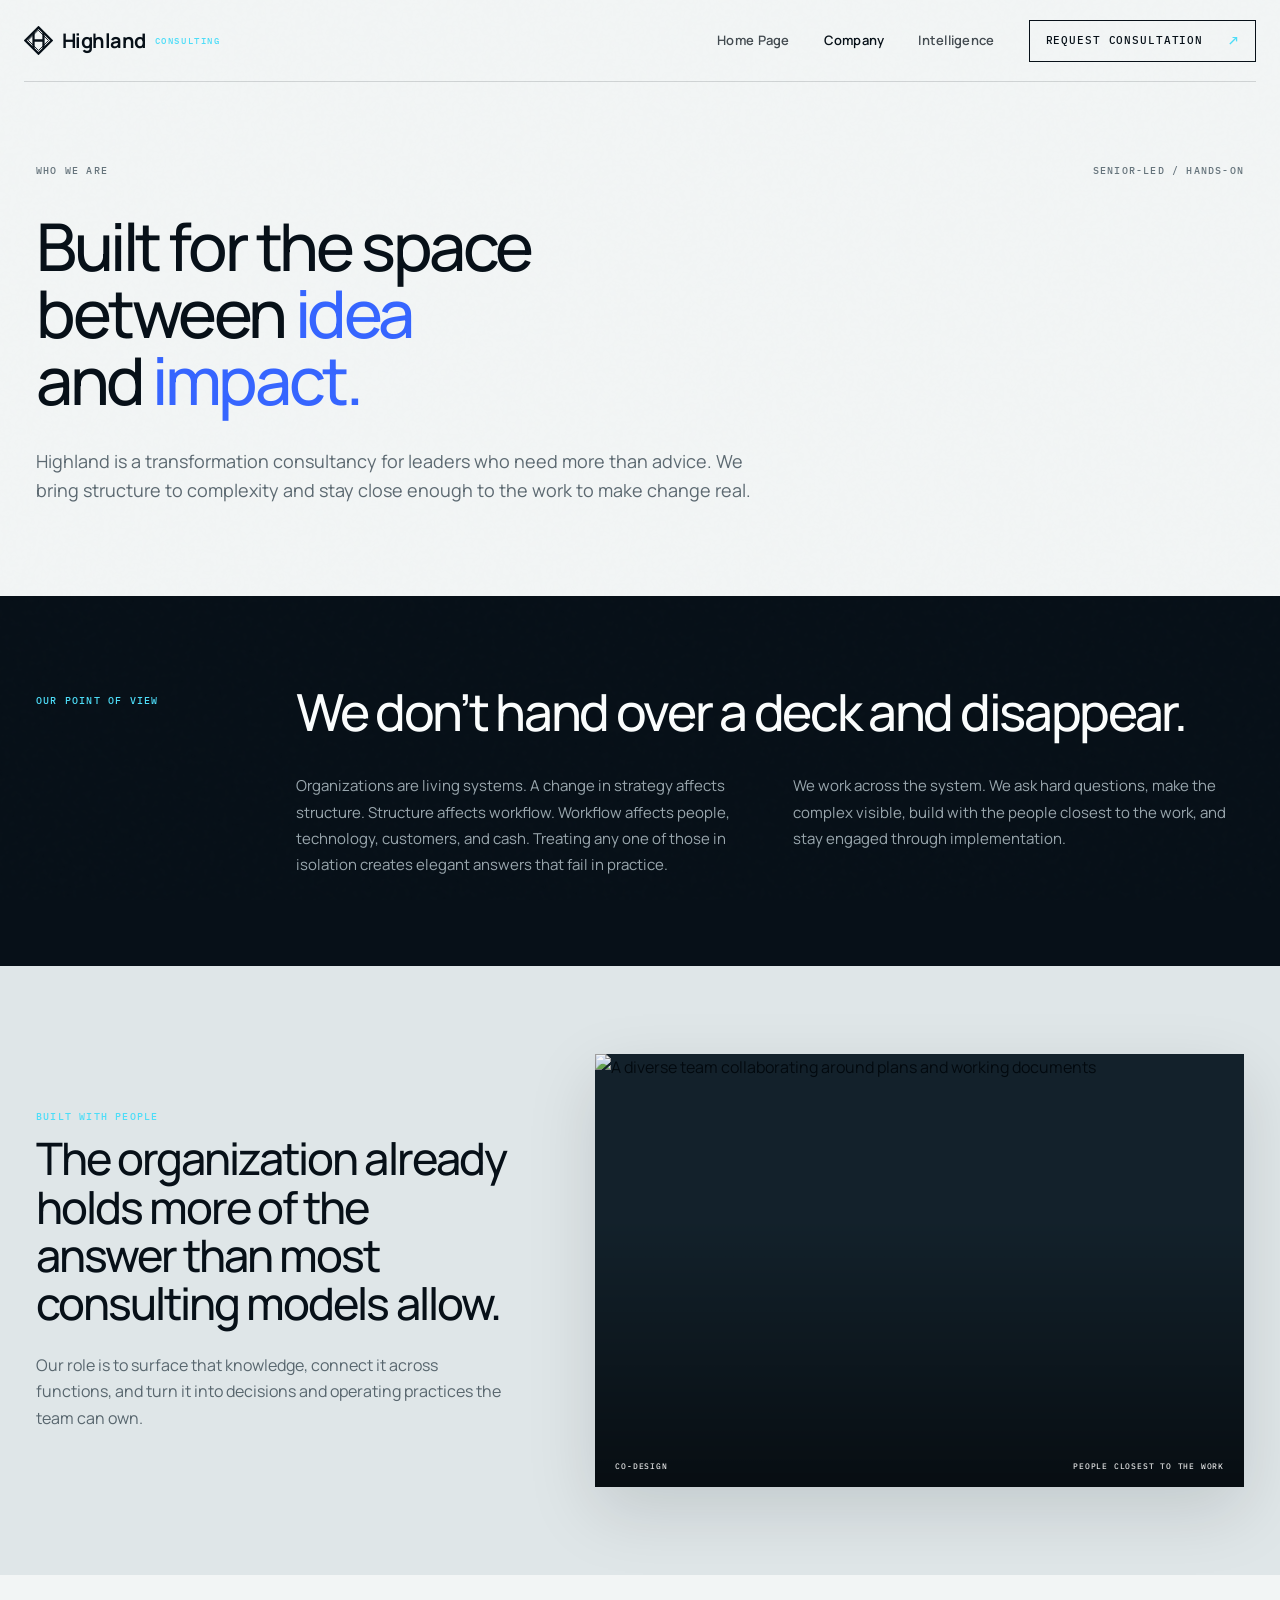
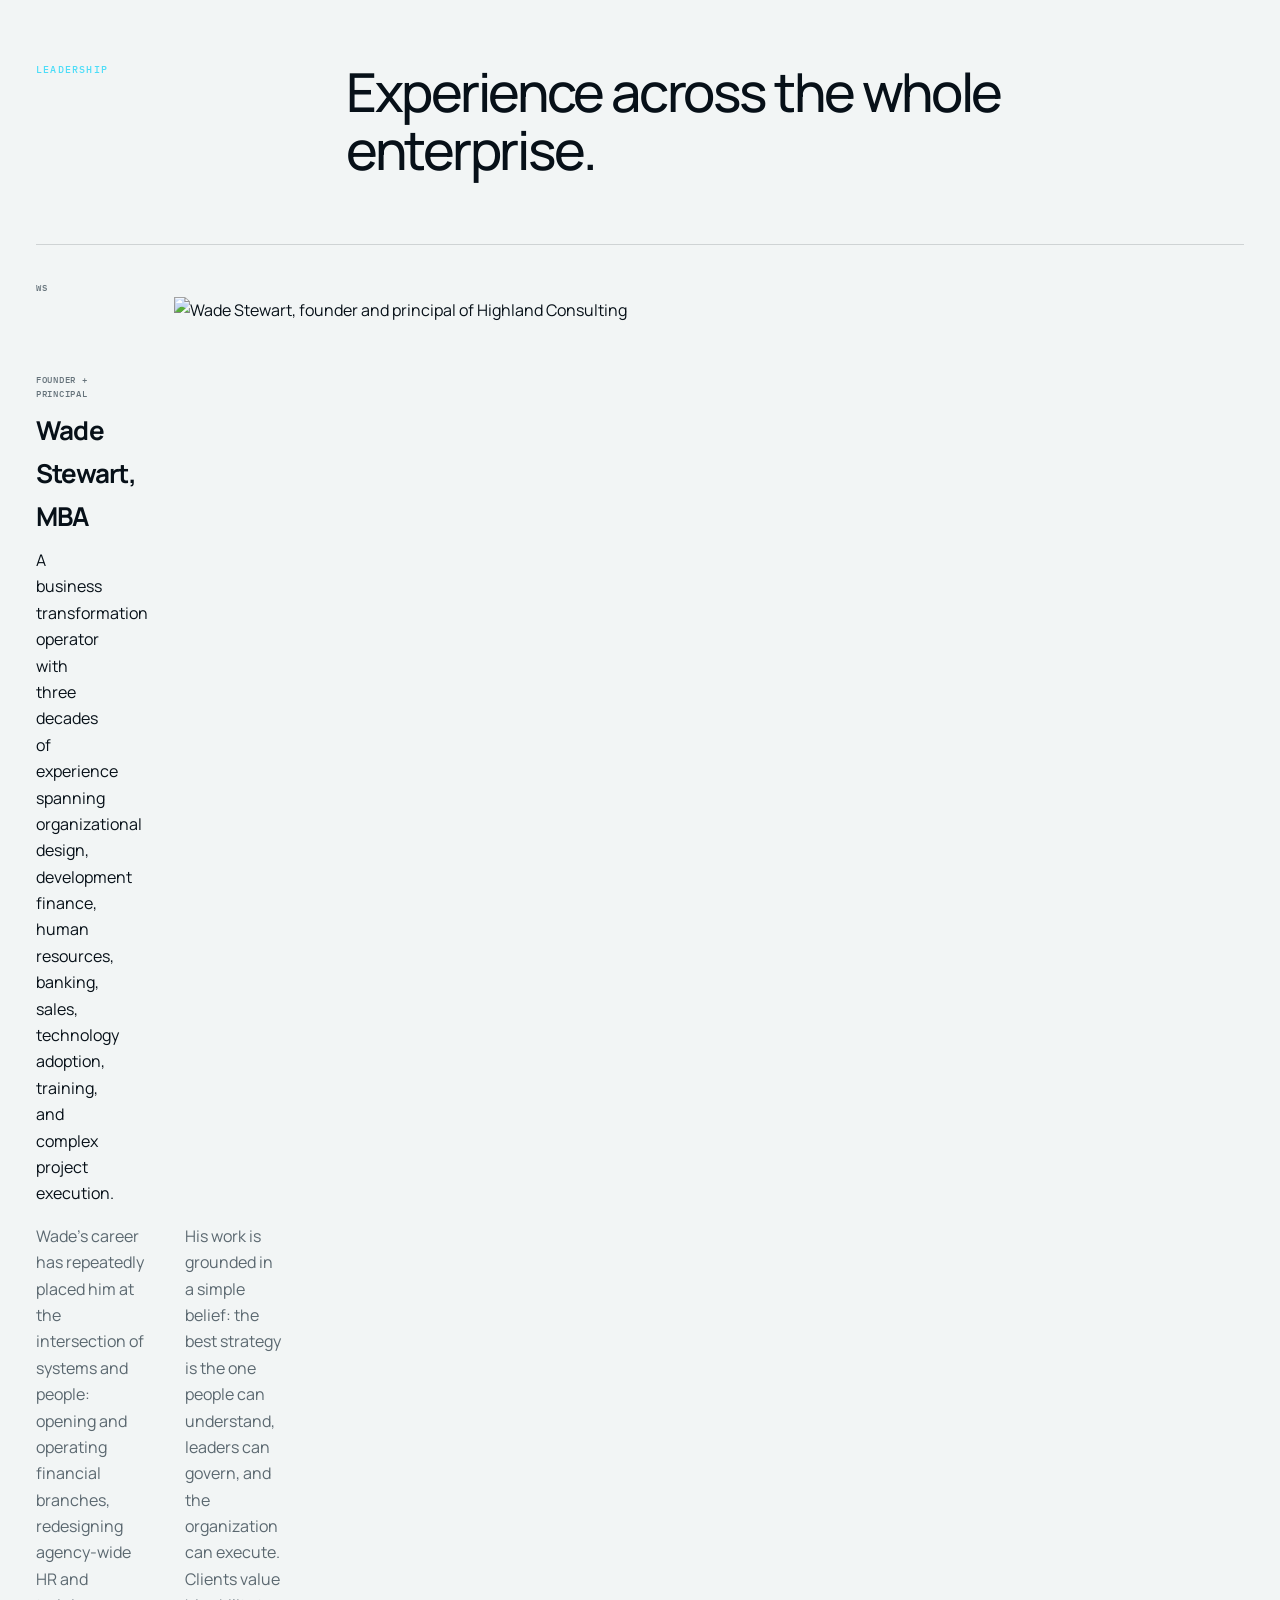
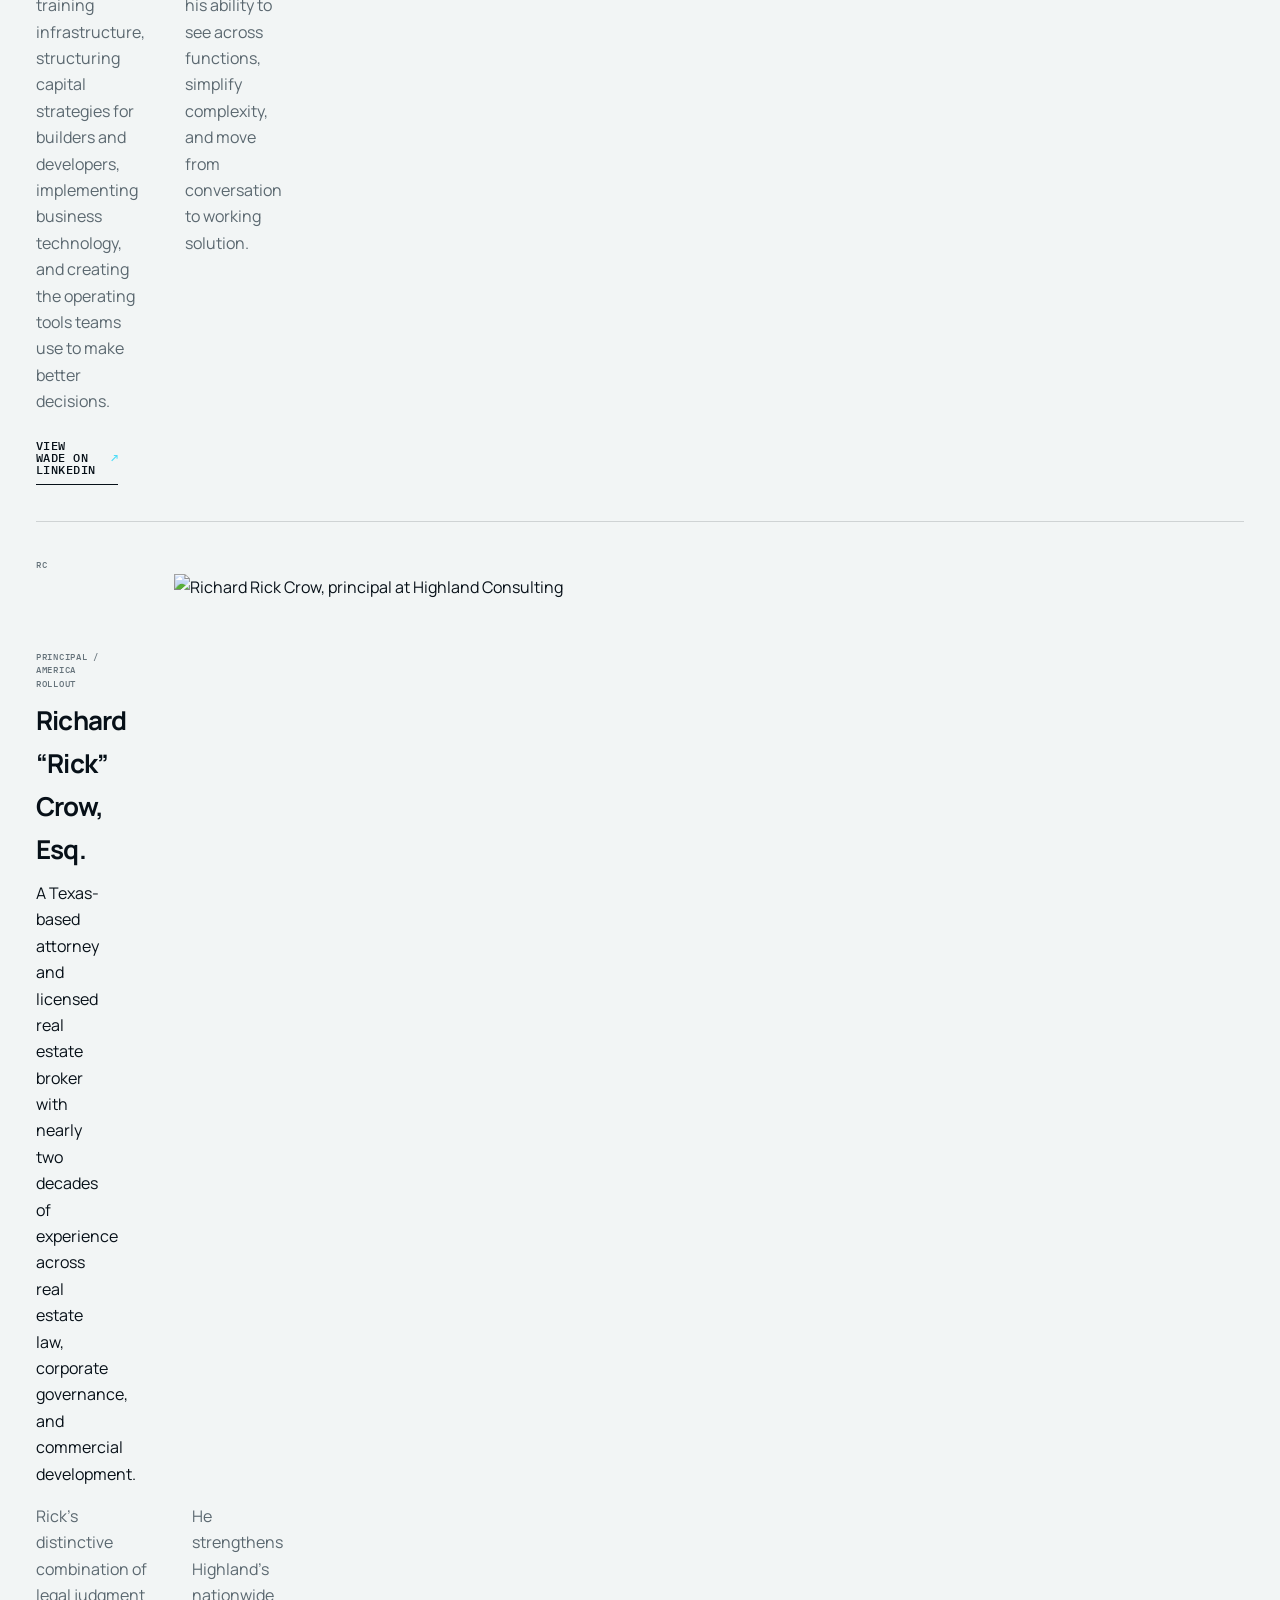
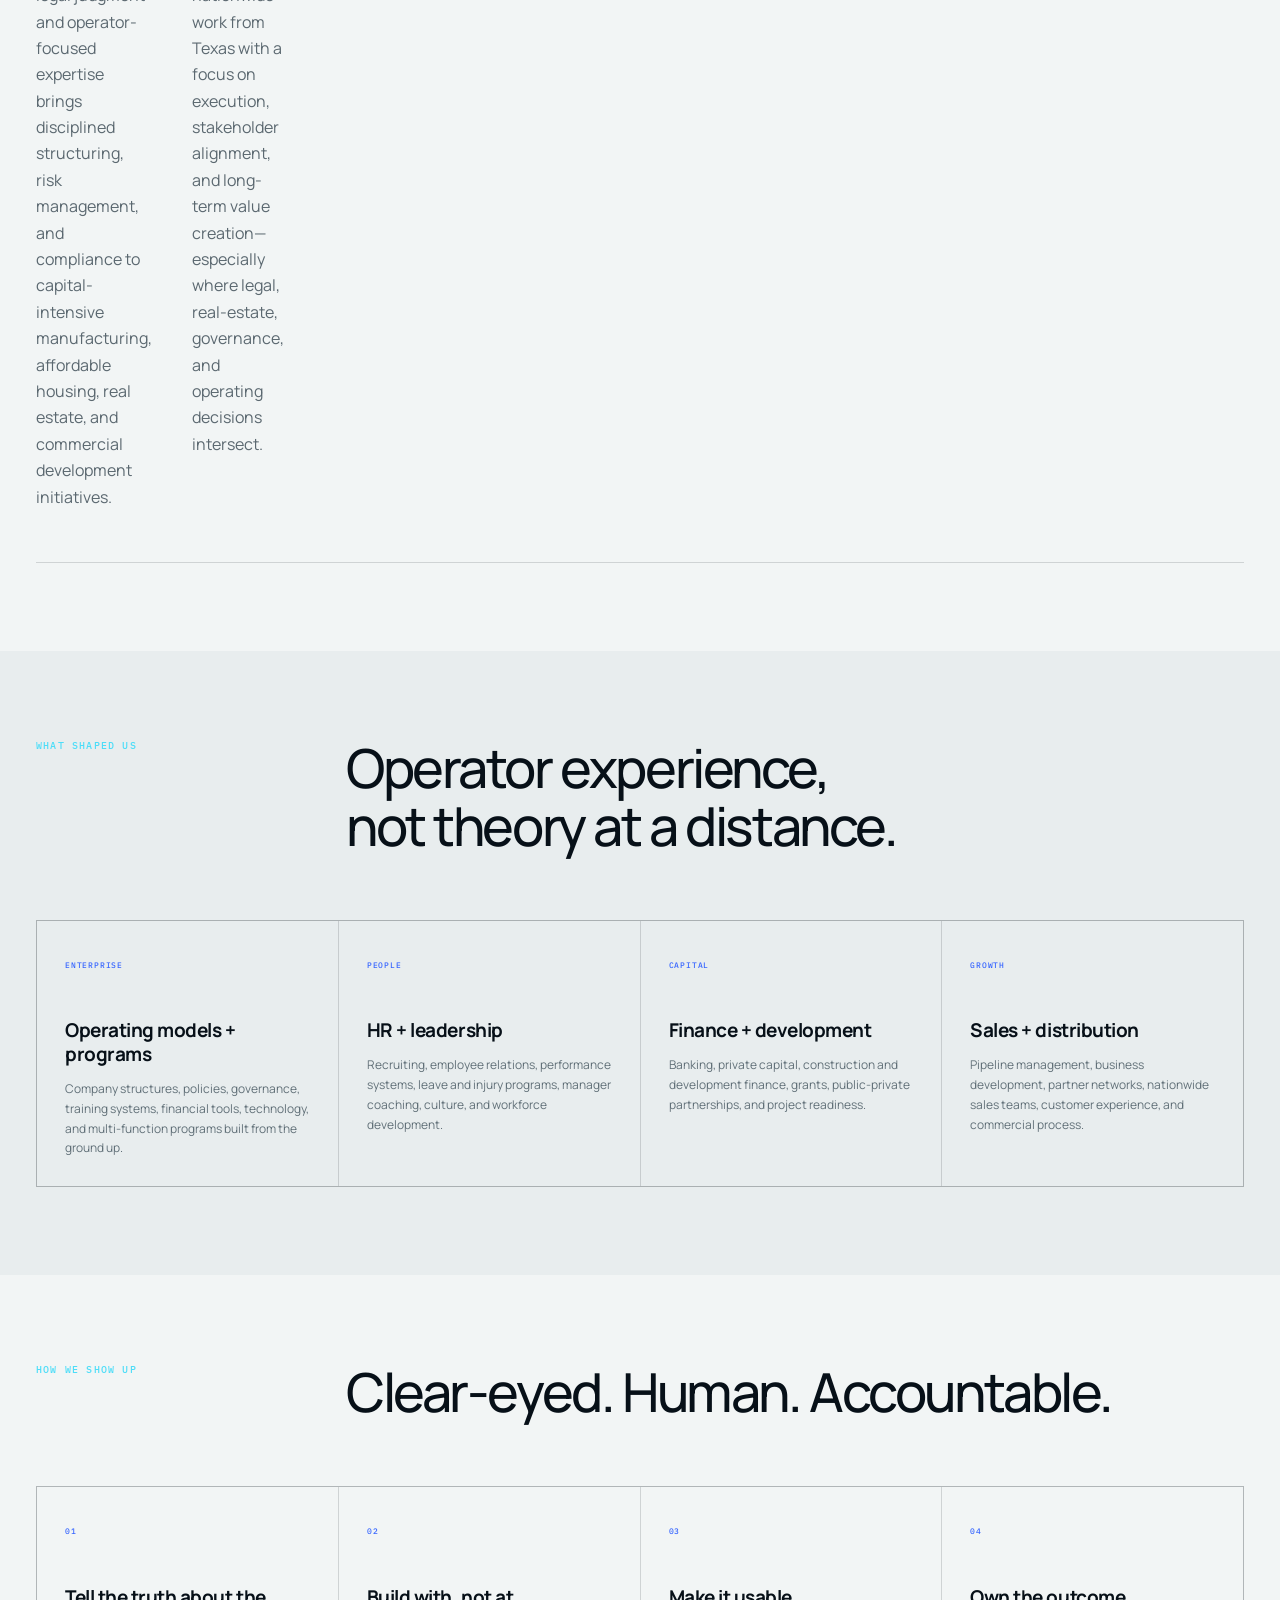
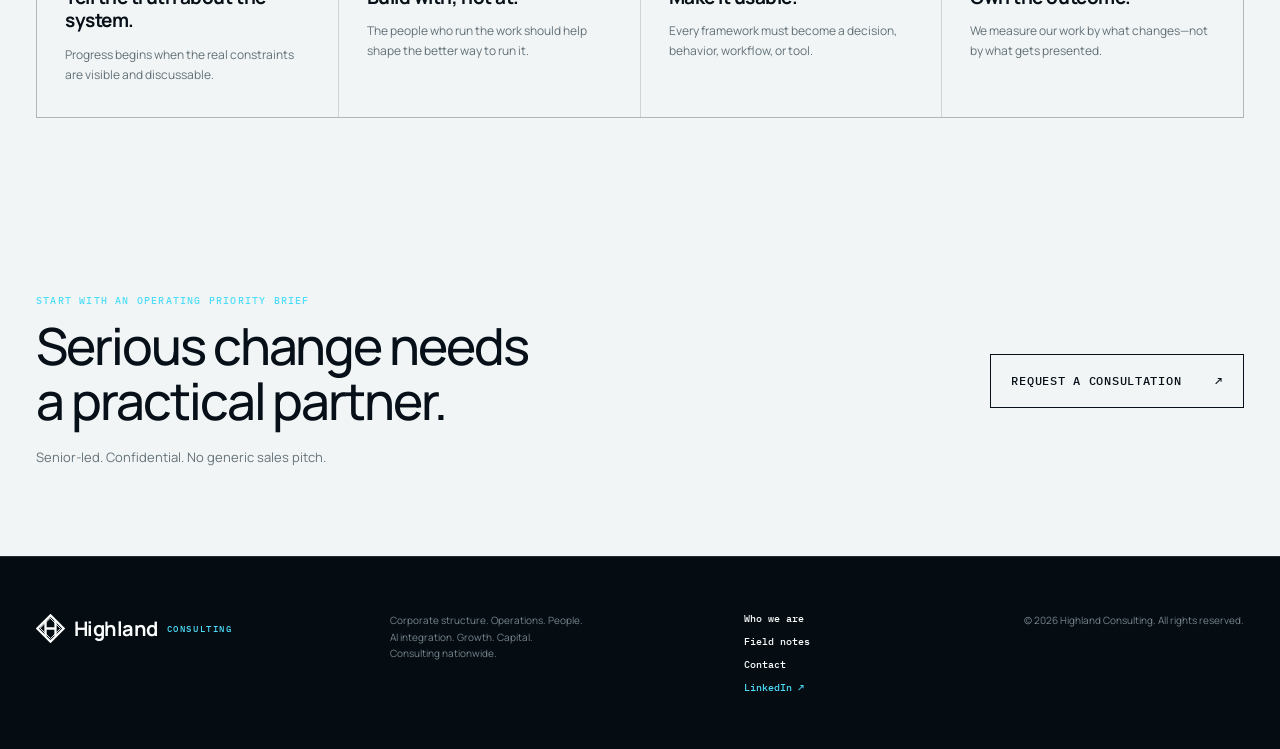
==== commit e90f9414: "Add executive portraits and expand Rick Crow profile" ====
--- a/about.html
+++ b/about.html
@@ -22,8 +22,8 @@
     </section>
     <section class="leadership shell section-pad">
       <div class="section-head reveal"><p class="section-kicker">Leadership</p><h2>Experience across the whole enterprise.</h2></div>
-      <article class="leader leader-primary reveal"><div class="leader-index">WS</div><div><p class="leader-role">FOUNDER + PRINCIPAL</p><h3>Wade Stewart, MBA</h3><p class="leader-intro">A business transformation operator with three decades of experience spanning organizational design, development finance, human resources, banking, sales, technology adoption, training, and complex project execution.</p><div class="leader-columns"><p>Wade’s career has repeatedly placed him at the intersection of systems and people: opening and operating financial branches, redesigning agency-wide HR and training infrastructure, structuring capital strategies for builders and developers, implementing business technology, and creating the operating tools teams use to make better decisions.</p><p>His work is grounded in a simple belief: the best strategy is the one people can understand, leaders can govern, and the organization can execute. Clients value his ability to see across functions, simplify complexity, and move from conversation to working solution.</p></div><a class="text-link" href="https://www.linkedin.com/in/wadestewart/" target="_blank" rel="noreferrer">View Wade on LinkedIn <span>↗</span></a></div></article>
-      <article class="leader leader-secondary reveal"><div class="leader-index">RC</div><div><p class="leader-role">CONSULTING PARTNER</p><h3>Rick Crow</h3><p class="leader-intro">Rick partners with Wade in Highland’s consulting work, bringing an additional senior perspective to client strategy, problem-solving, and execution.</p></div></article>
+      <article class="leader leader-primary leader-with-photo reveal"><div class="leader-index">WS</div><figure class="leader-photo"><img src="https://github.com/user-attachments/assets/a9b8eb1f-fec4-4789-bec1-a5a43b68c5ff" alt="Wade Stewart, founder and principal of Highland Consulting" loading="lazy"></figure><div><p class="leader-role">FOUNDER + PRINCIPAL</p><h3>Wade Stewart, MBA</h3><p class="leader-intro">A business transformation operator with three decades of experience spanning organizational design, development finance, human resources, banking, sales, technology adoption, training, and complex project execution.</p><div class="leader-columns"><p>Wade’s career has repeatedly placed him at the intersection of systems and people: opening and operating financial branches, redesigning agency-wide HR and training infrastructure, structuring capital strategies for builders and developers, implementing business technology, and creating the operating tools teams use to make better decisions.</p><p>His work is grounded in a simple belief: the best strategy is the one people can understand, leaders can govern, and the organization can execute. Clients value his ability to see across functions, simplify complexity, and move from conversation to working solution.</p></div><a class="text-link" href="https://www.linkedin.com/in/wadestewart/" target="_blank" rel="noreferrer">View Wade on LinkedIn <span>↗</span></a></div></article>
+      <article class="leader leader-secondary leader-with-photo reveal"><div class="leader-index">RC</div><figure class="leader-photo"><img src="https://github.com/user-attachments/assets/98715fa9-347b-49f8-a0f4-1e6af16549f9" alt="Richard Rick Crow, principal at Highland Consulting" loading="lazy"></figure><div><p class="leader-role">PRINCIPAL / AMERICA ROLLOUT</p><h3>Richard “Rick” Crow, Esq.</h3><p class="leader-intro">A Texas-based attorney and licensed real estate broker with nearly two decades of experience across real estate law, corporate governance, and commercial development.</p><div class="leader-columns"><p>Rick’s distinctive combination of legal judgment and operator-focused expertise brings disciplined structuring, risk management, and compliance to capital-intensive manufacturing, affordable housing, real estate, and commercial development initiatives.</p><p>He strengthens Highland’s nationwide work from Texas with a focus on execution, stakeholder alignment, and long-term value creation—especially where legal, real-estate, governance, and operating decisions intersect.</p></div></div></article>
     </section>
     <section class="experience paper-section section-pad"><div class="shell"><div class="section-head reveal"><p class="section-kicker">What shaped us</p><h2>Operator experience,<br>not theory at a distance.</h2></div><div class="experience-grid">
       <article class="reveal"><span>ENTERPRISE</span><h3>Operating models + programs</h3><p>Company structures, policies, governance, training systems, financial tools, technology, and multi-function programs built from the ground up.</p></article>
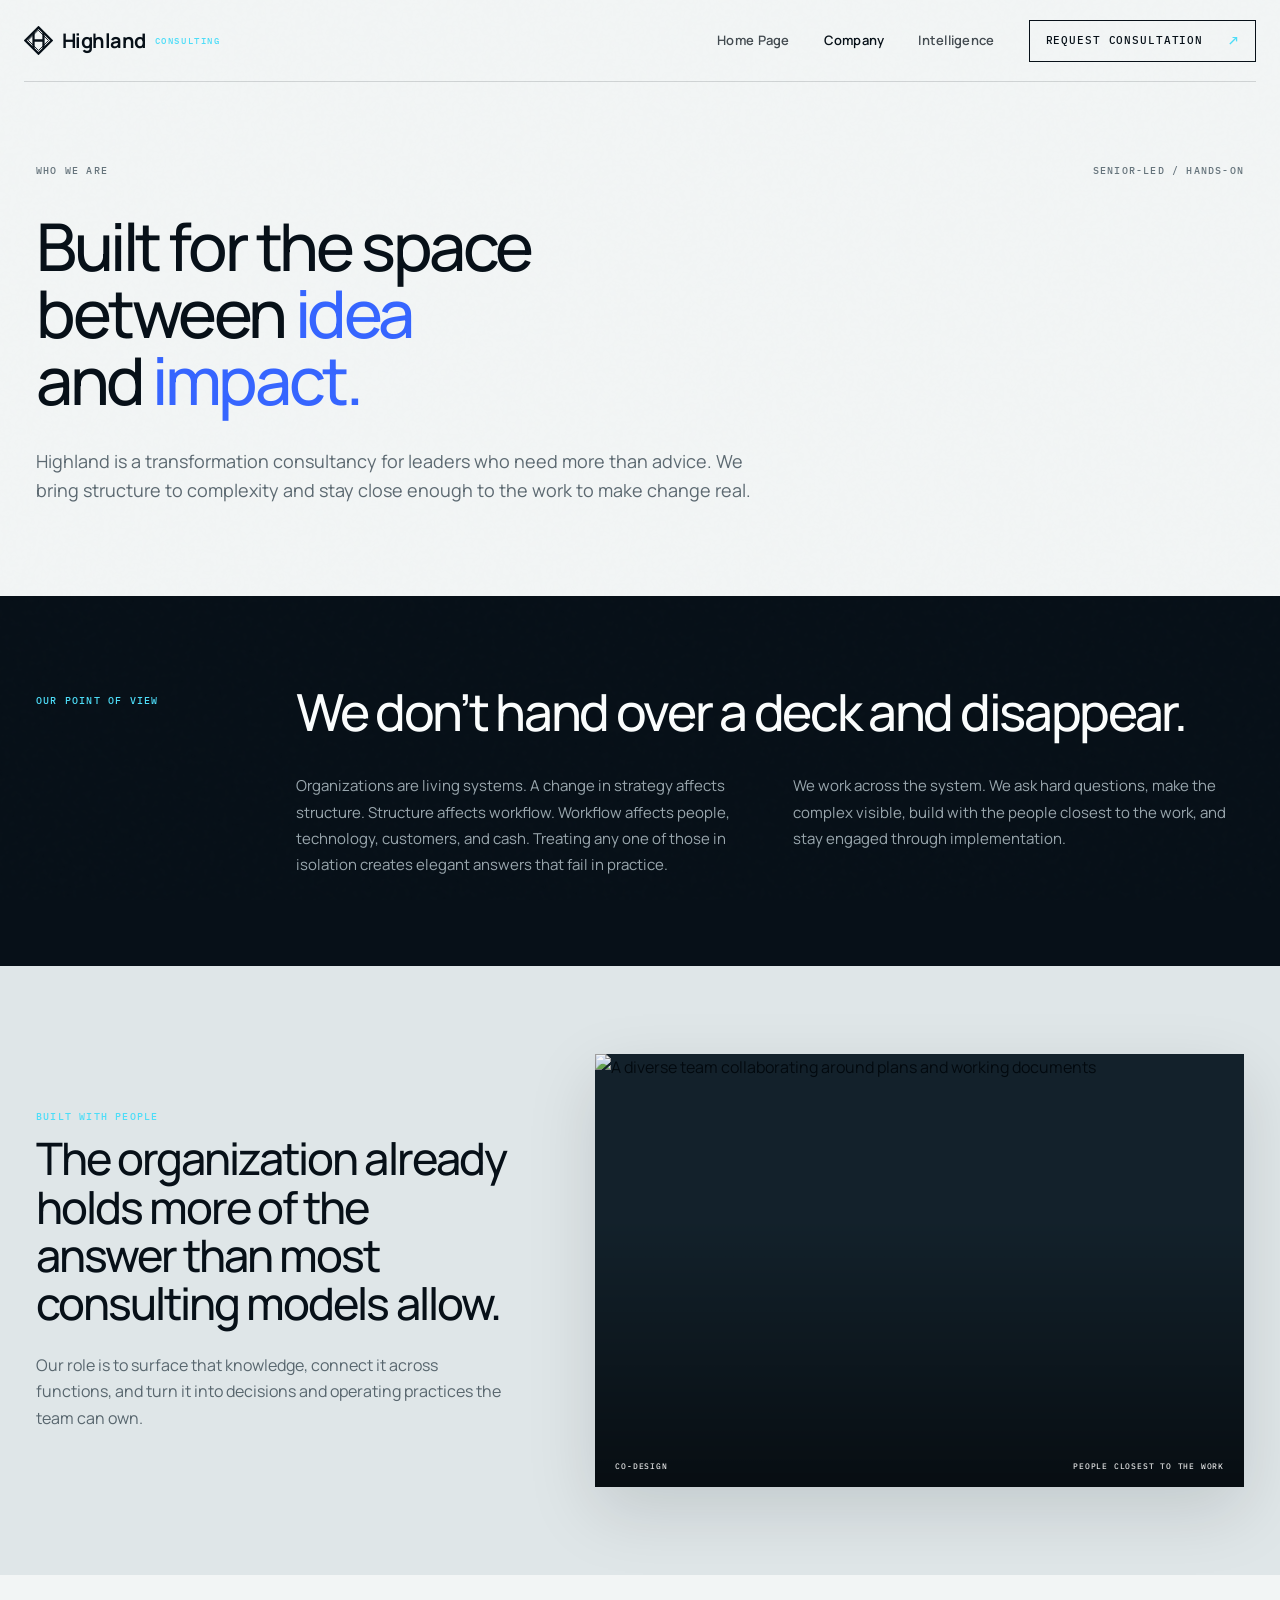
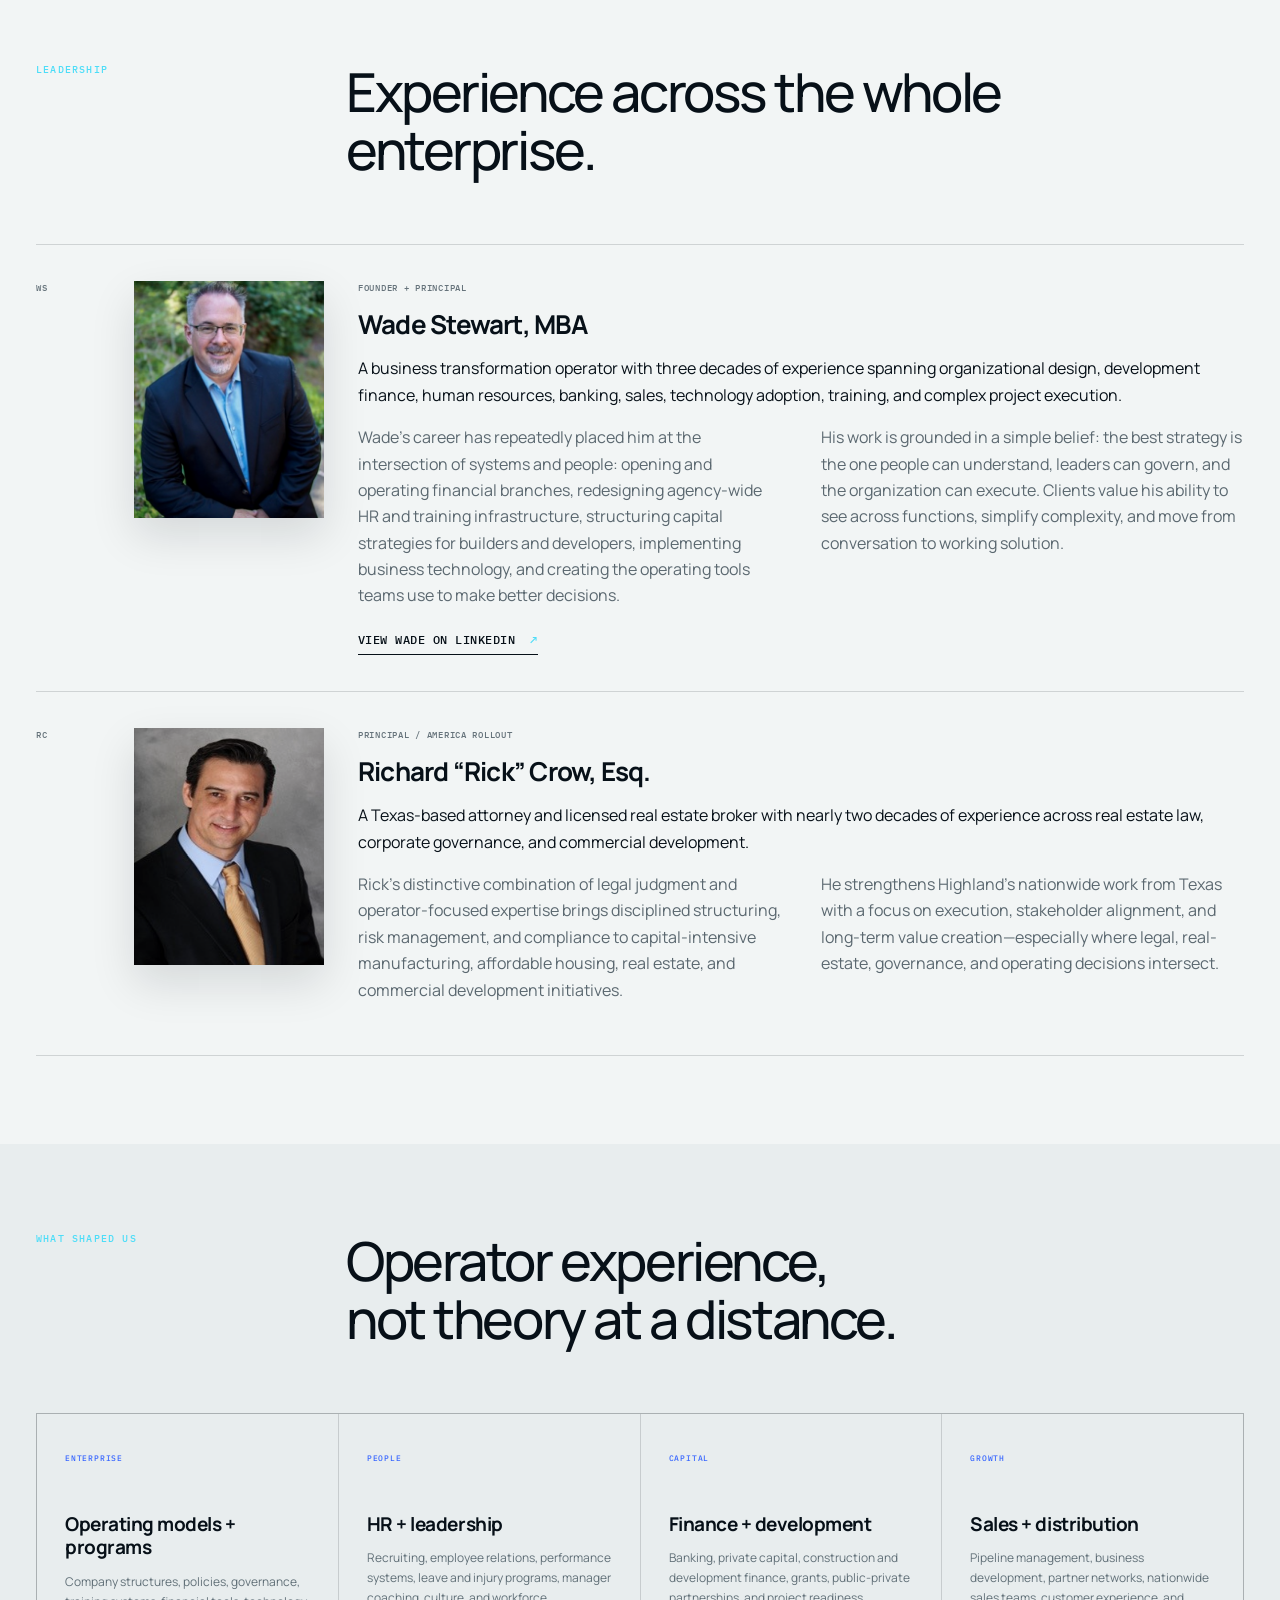
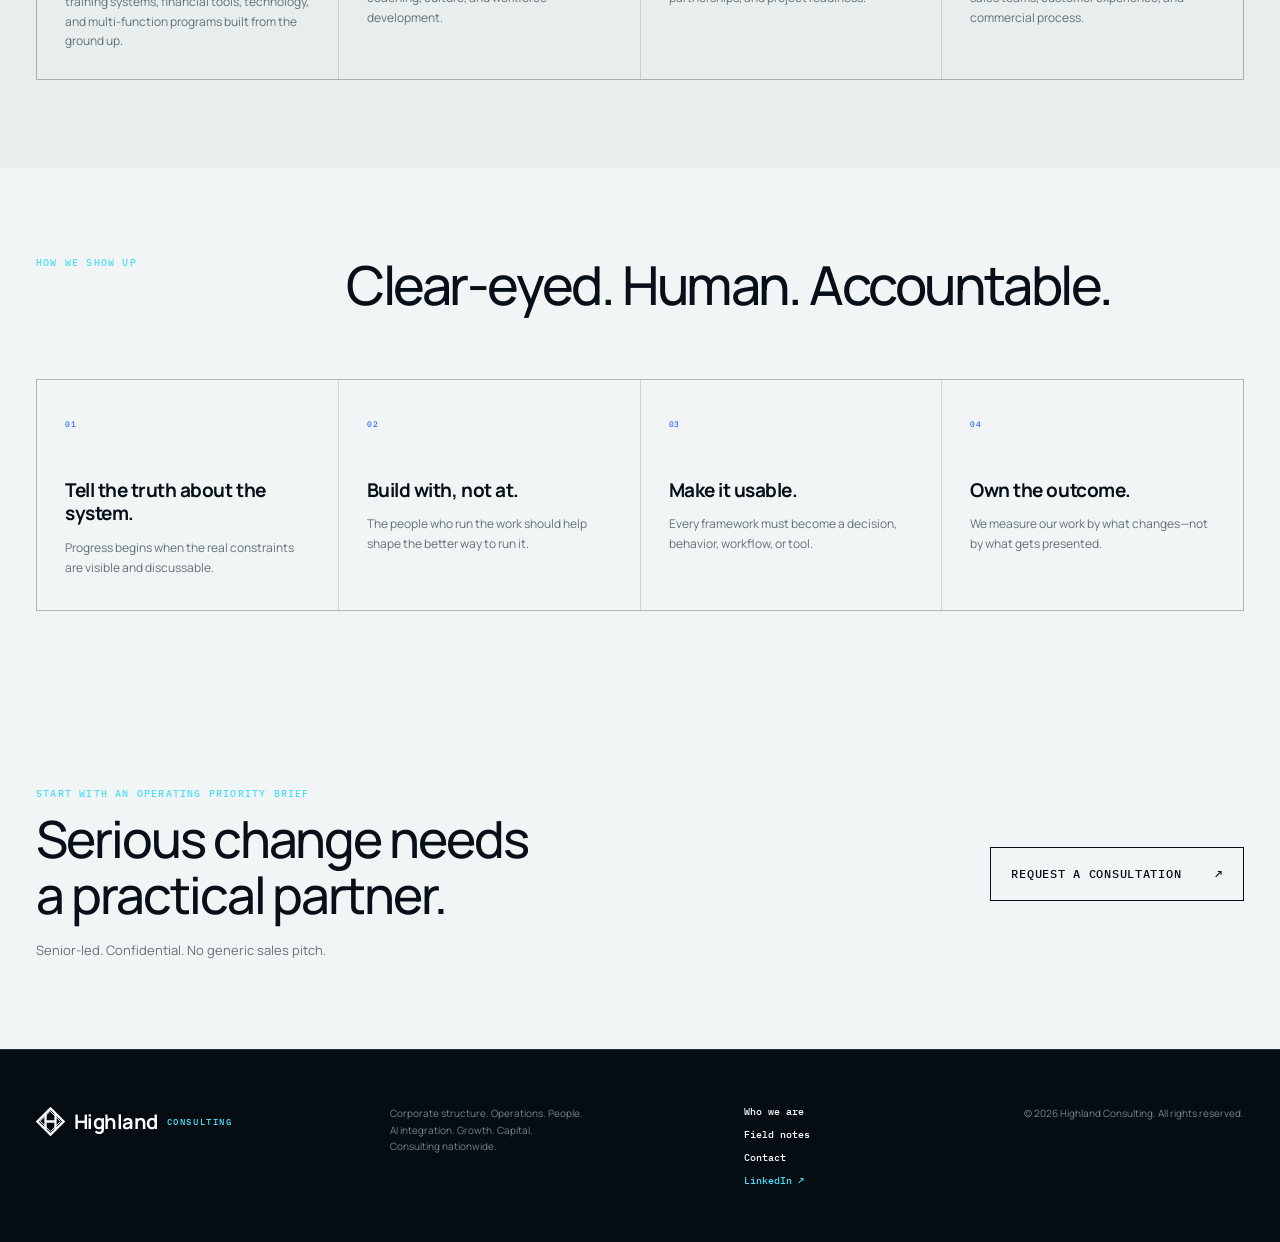
==== commit 29da9853: "Embed executive portraits for reliable display" ====
--- a/about.html
+++ b/about.html
@@ -22,8 +22,8 @@
     </section>
     <section class="leadership shell section-pad">
       <div class="section-head reveal"><p class="section-kicker">Leadership</p><h2>Experience across the whole enterprise.</h2></div>
-      <article class="leader leader-primary leader-with-photo reveal"><div class="leader-index">WS</div><figure class="leader-photo"><img src="https://github.com/user-attachments/assets/a9b8eb1f-fec4-4789-bec1-a5a43b68c5ff" alt="Wade Stewart, founder and principal of Highland Consulting" loading="lazy"></figure><div><p class="leader-role">FOUNDER + PRINCIPAL</p><h3>Wade Stewart, MBA</h3><p class="leader-intro">A business transformation operator with three decades of experience spanning organizational design, development finance, human resources, banking, sales, technology adoption, training, and complex project execution.</p><div class="leader-columns"><p>Wade’s career has repeatedly placed him at the intersection of systems and people: opening and operating financial branches, redesigning agency-wide HR and training infrastructure, structuring capital strategies for builders and developers, implementing business technology, and creating the operating tools teams use to make better decisions.</p><p>His work is grounded in a simple belief: the best strategy is the one people can understand, leaders can govern, and the organization can execute. Clients value his ability to see across functions, simplify complexity, and move from conversation to working solution.</p></div><a class="text-link" href="https://www.linkedin.com/in/wadestewart/" target="_blank" rel="noreferrer">View Wade on LinkedIn <span>↗</span></a></div></article>
-      <article class="leader leader-secondary leader-with-photo reveal"><div class="leader-index">RC</div><figure class="leader-photo"><img src="https://github.com/user-attachments/assets/98715fa9-347b-49f8-a0f4-1e6af16549f9" alt="Richard Rick Crow, principal at Highland Consulting" loading="lazy"></figure><div><p class="leader-role">PRINCIPAL / AMERICA ROLLOUT</p><h3>Richard “Rick” Crow, Esq.</h3><p class="leader-intro">A Texas-based attorney and licensed real estate broker with nearly two decades of experience across real estate law, corporate governance, and commercial development.</p><div class="leader-columns"><p>Rick’s distinctive combination of legal judgment and operator-focused expertise brings disciplined structuring, risk management, and compliance to capital-intensive manufacturing, affordable housing, real estate, and commercial development initiatives.</p><p>He strengthens Highland’s nationwide work from Texas with a focus on execution, stakeholder alignment, and long-term value creation—especially where legal, real-estate, governance, and operating decisions intersect.</p></div></div></article>
+      <article class="leader leader-primary leader-with-photo reveal"><div class="leader-index">WS</div><figure class="leader-photo"><img src="[data-uri]